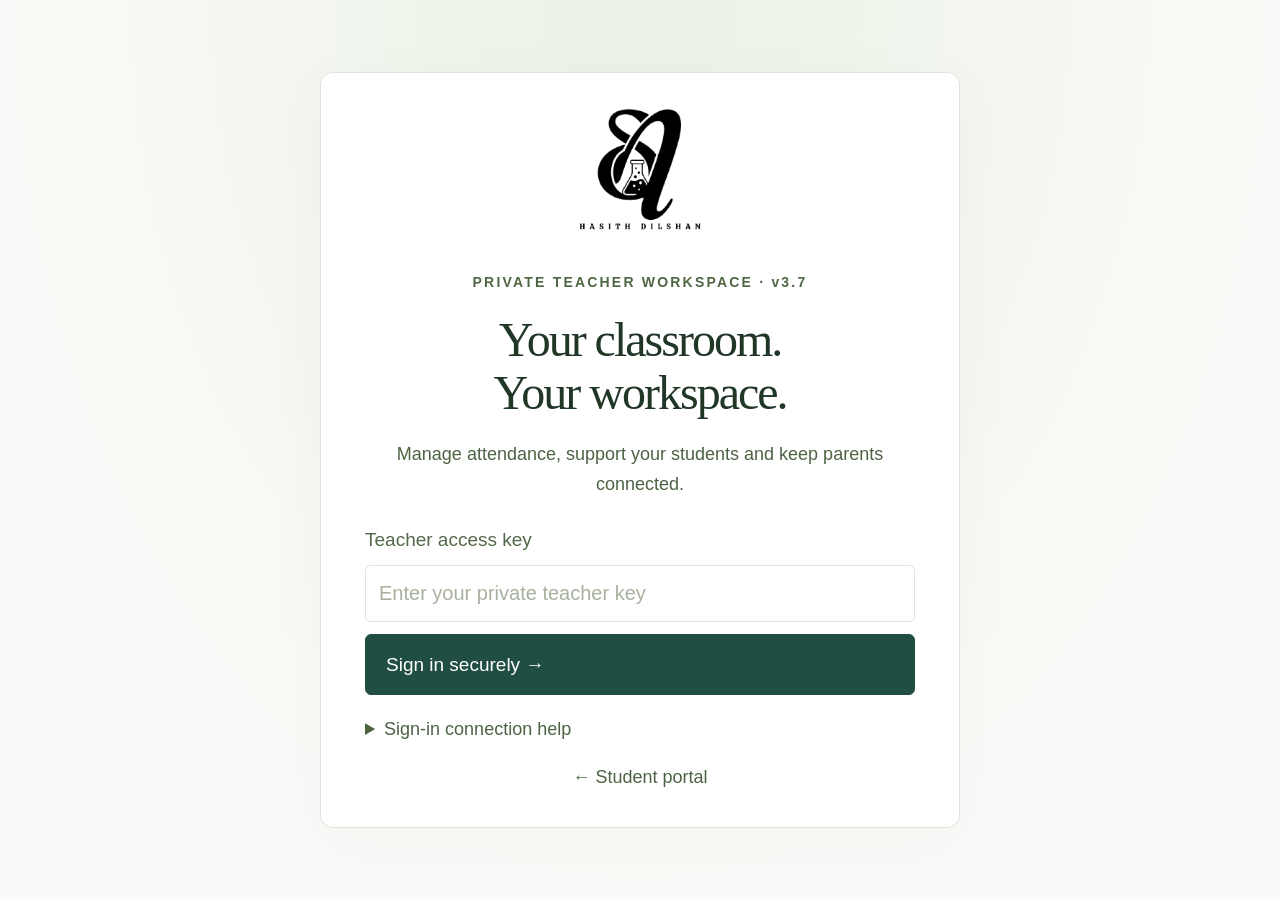
==== scan.html @ 84b141df "Add files via upload" ====
<!doctype html><html lang="en"><head><meta charset="utf-8"><meta name="viewport" content="width=device-width,initial-scale=1"><meta name="robots" content="noindex,nofollow"><title>Teacher Workspace | Hasith Dilshan</title><link rel="icon" type="image/png" href="[data-uri]"><link rel="shortcut icon" href="favicon.png?v=3.5"><style>:root{--ink:#182d2a;--muted:#72807c;--green:#214e42;--paper:#fafbf8;--line:#e2e7e0;--serif:Georgia,'Times New Roman',serif}*{box-sizing:border-box}html{scroll-behavior:smooth}body{margin:0;background:var(--paper);color:var(--ink);font:14px/1.65 Arial,sans-serif}button,input,select{font:inherit}button,a{-webkit-tap-highlight-color:transparent}button{cursor:pointer}a{color:inherit;text-decoration:none}h1,h2,h3,p{margin:0}button:focus-visible,a:focus-visible{outline:3px solid #9cbfa6;outline-offset:4px}input:focus,select:focus{outline:2px solid #b3ccb9;border-color:#718f78}button{color:inherit}button:disabled{opacity:.5}img{max-width:100%;object-fit:contain}[hidden]{display:none!important}.wrap{max-width:1190px;margin:0 auto;padding-left:32px;padding-right:32px}.site-header{height:104px;background:#fff;border-bottom:1px solid var(--line)}.header-inner{max-width:1254px;margin:auto;padding:0 32px;height:100%;display:flex;align-items:center;justify-content:space-between;gap:25px}.brand{display:flex;align-items:center;gap:12px;font-size:20px;font-weight:600;letter-spacing:-.4px}.brand img{width:70px;height:70px;background:#fff}.brand small{display:block;font-size:8px;letter-spacing:2.3px;font-weight:500;color:#859087;margin-top:2px}.header-inner nav{display:flex;align-items:center;gap:29px;font-size:12px;color:#617169}.button{display:inline-flex;align-items:center;justify-content:center;gap:14px;background:var(--green);border:1px solid var(--green);color:#fff;border-radius:6px;padding:14px 20px;font-size:12px;font-weight:500;min-height:44px;transition:background .2s}.button:hover{background:#163d31}.button span{font-size:18px}.button.compact{min-height:38px;padding:10px 15px;font-size:11px}.button.secondary{background:#fff;border-color:#d9e1d8;color:#5f7165}.button.secondary:hover{background:#f1f5ee}.button.wide{width:100%;justify-content:space-between;margin-top:12px}.hero{display:grid;grid-template-columns:1.1fr 1fr;gap:95px;padding-top:76px;padding-bottom:68px;align-items:center}.eyebrow{font-size:9px;letter-spacing:2.2px;font-weight:600;color:#758d7b;display:flex;align-items:center;gap:9px}.live-dot{width:6px;height:6px;background:#91aa80;border-radius:50%;box-shadow:0 0 0 4px #edf1e5}h1{font-family:var(--serif);font-size:68px;line-height:1.1;font-weight:400;letter-spacing:-2px}.hero h1{margin-top:27px}.hero h1 em{font-weight:400;color:#708964}.hero-description{color:#7a867e;font-size:13px;line-height:1.95;max-width:400px;margin-top:25px}.hero-note{display:flex;align-items:center;gap:9px;font-size:10px;color:#778c75;margin-top:25px}.note-icon{display:flex;align-items:center;justify-content:center;width:22px;height:22px;border-radius:50%;background:#eaf1e3;color:#8da17b;font-size:12px}.hero-bottom{display:flex;align-items:center;gap:17px;margin-top:35px;font-size:9px;color:#96a08f;letter-spacing:.4px}.divider{height:12px;border-left:1px solid #d8dfd1}.lookup-card{background:white;border:1px solid #e3e8df;border-radius:12px;padding:31px;box-shadow:0 14px 50px #26492b06;position:relative}.lookup-card:before{content:'';position:absolute;left:16px;right:16px;bottom:-8px;height:7px;border:1px solid #e4e9dd;border-top:0;border-radius:0 0 8px 8px;background:#f1f4eb;z-index:-1}.card-top{display:flex;align-items:center;justify-content:space-between;gap:10px}.tiny-label{font-size:8px;letter-spacing:1.3px;color:#9ca794;font-weight:600}.pill{display:inline-flex;align-items:center;background:#f1f5eb;border:1px solid #e6eddc;color:#8c9f7b;font-size:8px;border-radius:4px;padding:4px 7px;white-space:nowrap}.lookup-card h2{font-family:var(--serif);font-size:32px;font-weight:400;letter-spacing:-.6px;margin-top:25px}.lookup-card>p{font-size:11px;color:#8c968b;margin-top:5px}.lookup-card form{margin-top:25px}.lookup-card label{display:block;font-size:10px;color:#6d7c6d;font-weight:500;margin:17px 0 7px}input,select{min-height:43px;background:#fff;border:1px solid #dfe6da;border-radius:5px;padding:11px 13px;color:#66725f;font-size:12px}input::placeholder{color:#a8b19f}.lookup-card input,.lookup-card select{width:100%}.field-hint{font-size:9px;color:#a2ac96;margin:9px 0 5px}.lookup-foot{display:flex;align-items:center;gap:12px;border-top:1px solid #edf0e8;padding-top:19px;margin-top:23px;color:#8c9a84;font-size:9px;line-height:1.8}.lookup-foot small{font-size:8px;color:#9da994}.outline-icon{border:1px solid #dde6d4;width:26px;height:26px;border-radius:6px;display:flex;align-items:center;justify-content:center;font-size:18px;color:#92a37e}.error{padding:11px;background:#fff2ed;color:#ad6650;border-radius:5px;font-size:11px;margin-top:12px}.class-section{padding-top:21px;padding-bottom:65px}.section-intro{display:flex;align-items:flex-end;justify-content:space-between;gap:25px;margin-bottom:24px}.section-intro h2{font:28px/1.3 var(--serif);letter-spacing:-.5px;margin-top:10px}.section-intro>p{font-size:10px;color:#94a08c;margin-bottom:2px}.class-cards{display:grid;grid-template-columns:1fr 1fr;gap:21px}.class-card{display:flex;align-items:center;text-align:left;gap:22px;border:1px solid #e0e6d8;border-radius:8px;background:#fff;padding:24px 26px}.class-card:hover{border-color:#aab99d;background:#fcfdf9}.class-number{font:22px var(--serif);color:#a6b399;background:#f5f7ef;border:1px solid #e7ecdf;width:52px;height:55px;border-radius:7px;display:flex;align-items:center;justify-content:center}.class-card>div{flex:1}.class-card h3{font-size:15px;font-weight:500;color:#52634b;display:flex;justify-content:space-between}.class-card h3 span{color:#8e9c7c}.class-card p{font-size:10px;color:#929e86;margin:3px 0 12px}.class-card small{font-size:9px;color:#a1ad95}.class-card small span{padding:0 7px}.how-section{padding:48px 0 54px;background:#f1f4ed;border-top:1px solid #e6ebdf;border-bottom:1px solid #e3e8db}.how-section .eyebrow{font-size:8px}.how-section .section-intro h2{font-size:27px}.mini-label{font-size:8px;letter-spacing:1.5px;color:#a2af96}.steps{display:grid;grid-template-columns:repeat(3,1fr);gap:55px;margin-top:30px}.steps article>span{font:24px var(--serif);color:#a8b69b}.steps h3{font-size:12px;font-weight:500;color:#64785b;margin-top:13px}.steps p{font-size:11px;color:#8c9b82;line-height:1.9;margin-top:10px;max-width:280px}.footer{background:#fff;border-top:1px solid var(--line)}.footer>.wrap{display:flex;align-items:center;justify-content:space-between;gap:20px;padding-top:27px;padding-bottom:27px}.footer-brand{display:flex;align-items:center;gap:12px;font-size:13px;font-weight:500;color:#5e705b}.footer-brand small{display:block;font-size:8px;font-weight:400;color:#a4ae9b}.footer p,.footer-tag{font-size:8px;color:#a7b19d}.report-view{padding-top:30px;padding-bottom:40px}.report-nav{display:flex;align-items:center;justify-content:space-between;gap:15px;padding-bottom:30px}.report-nav>div{display:flex;gap:9px}.text-button{background:none;border:0;font-size:11px;color:#6e8864;padding:0}.report-heading{display:flex;align-items:center;justify-content:space-between;gap:25px;margin:10px 0 28px}.report-heading h1{font-size:36px;letter-spacing:-.8px;margin-top:12px}.report-subtitle{font-size:11px;color:#92a088;margin-top:9px}.index-label{font-size:9px;letter-spacing:1.2px;color:#829676;background:#f0f4e9;padding:8px 11px;border:1px solid #e1e9d6;border-radius:4px;white-space:nowrap}.report-summary{display:grid;grid-template-columns:1.1fr 1fr;gap:24px;margin-bottom:23px}.attendance-card{border:1px solid #dce6d3;background:#eef4e8;border-radius:9px;padding:24px 29px}.summary-top{display:flex;align-items:center;justify-content:space-between;gap:15px}.summary-top .tiny-label{color:#859c75}.percentage{font-family:var(--serif);font-size:65px;line-height:1.3;color:#527a46;margin-top:15px}.progress-track{height:5px;background:#e0ead6;border-radius:5px;margin-top:9px;overflow:hidden}.progress-track span{display:block;height:100%;background:#8ba67b;border-radius:5px}.attendance-card p{font-size:10px;color:#899d7c;margin-top:12px}.metric-group{display:grid;grid-template-rows:repeat(3,1fr);gap:12px}.metric{display:flex;align-items:center;gap:17px;background:white;border:1px solid var(--line);border-radius:8px;padding:17px 24px}.metric-icon{width:35px;height:35px;border-radius:9px;display:flex;align-items:center;justify-content:center;font-size:18px}.metric-icon.green{background:#edf6e9;color:#89a47a}.metric-icon.amber{background:#fcf1e3;color:#c3a47a}.metric-icon.gray{background:#f2f4f0;color:#a3ac9e}.metric>div{display:flex;align-items:center;justify-content:space-between;flex:1;gap:15px}.metric>div>span{font-size:11px;color:#92a08a}.metric strong{font-size:24px;font-weight:400;color:#7e9174}.report-columns{display:grid;grid-template-columns:1.7fr 1fr;gap:23px;margin-bottom:24px}.panel{background:white;border:1px solid var(--line);border-radius:9px;overflow:hidden}.panel-head{display:flex;justify-content:space-between;align-items:center;gap:20px;padding:24px}.panel-head h2{font-size:14px;font-weight:500;color:#61765a;letter-spacing:-.2px}.panel-head p{font-size:10px;color:#9aa78f;margin-top:5px}.chart-key{font-size:9px;color:#a1ad96;display:flex;align-items:center;gap:6px}.chart-key i{width:5px;height:5px;background:#9aae86;border-radius:2px}.chart{height:176px;display:flex;gap:17px;padding:0 28px 23px 24px;position:relative}.axis{display:flex;flex-direction:column;justify-content:space-between;width:27px;font-size:8px;color:#aab59f}.bars{display:flex;justify-content:space-around;gap:22px;flex:1;border-bottom:1px solid #eaf0e3;background:repeating-linear-gradient(to top,transparent 0,transparent calc(25% - 1px),#edf1e7 calc(25% - 1px),#edf1e7 25%)}.bar-item{height:100%;display:flex;flex-direction:column;justify-content:flex-end;align-items:center;flex:1;max-width:43px;position:relative}.bar-track{width:100%;height:100%;display:flex;align-items:flex-end;justify-content:center}.bar{background:#e5eddc;width:75%;position:relative;border-radius:4px 4px 0 0;min-height:1px}.bar.latest{background:#99ad85}.bar b{position:absolute;top:-21px;left:50%;transform:translateX(-50%);font-size:8px;font-weight:400;color:#92a580}.bar-item>span{position:absolute;bottom:-23px;font-size:9px;color:#9fac93}.chart-foot{font-size:9px;text-align:center;color:#a5b297;padding:21px 10px}.chart-empty{position:absolute;inset:0;display:flex;align-items:center;justify-content:center;color:#9dab91;font-size:11px;padding:24px;text-align:center}.milestone{padding:25px;text-align:center;background:#f5f7ef;border-color:#e4e9db}.milestone .eyebrow{justify-content:center;font-size:8px}.milestone-icon{color:#9dae86;font-size:26px;margin-top:15px}.milestone h2{font:23px var(--serif);color:#738a62;margin-top:9px}.countdown{display:flex;align-items:center;justify-content:center;gap:17px;margin:18px 0 12px}.countdown>div{display:flex;flex-direction:column}.countdown strong{font:34px var(--serif);color:#7f956e}.countdown span{font-size:7px;letter-spacing:1px;color:#b0bda3;margin-top:5px}.countdown .colon{font-size:24px;margin:0 0 13px;letter-spacing:0;color:#b5c1a8}.milestone>p:not(.eyebrow){font-size:9px;color:#a7b39b;line-height:1.9}.milestone .milestone-note{border-top:1px solid #e5eadb;padding-top:14px;margin-top:17px}.countdown .journey{font:25px/1.4 var(--serif);color:#8a9d79;display:block}.filters{display:flex;gap:8px;flex-wrap:wrap;justify-content:flex-end}.filters select{font-size:10px;min-height:34px;padding:8px}.filters .button{font-size:10px;min-height:34px;padding:8px 10px}.month-summary{background:#f7f9f2;border-top:1px solid #edf1e5;border-bottom:1px solid #edf1e5;font-size:10px;color:#93a181;padding:11px 24px}.table-scroll{overflow-x:auto}table{border-collapse:collapse;width:100%;text-align:left}th{font-size:9px;color:#a1ad95;font-weight:400;padding:13px 24px;border-bottom:1px solid #edf1e6}td{font-size:11px;color:#8c9b7f;padding:16px 24px;border-bottom:1px solid #edf1e6}tr:last-child td{border-bottom:0}.date-mark{color:#7c9070}.lesson-cell{color:#a4b093}.status{font-size:9px;display:inline-flex;align-items:center;gap:5px;border-radius:4px;padding:4px 7px;background:#f3f5ef;color:#a0ac94}.status i{width:4px;height:4px;background:currentColor;border-radius:50%}.status.P{background:#eff7e9;color:#85a572}.status.L{background:#fcf5e8;color:#b79d6d}.status.A{background:#fcf0ea;color:#c49a87}.history-bottom{display:flex;justify-content:space-between;gap:15px;padding:14px 24px;border-top:1px solid #edf1e6;color:#a7b29b;font-size:9px}.calculation-note{font-size:9px;color:#9eac91;line-height:1.9;margin:17px 0}.help-box{display:flex;align-items:center;justify-content:space-between;gap:25px;background:#f1f5eb;border:1px solid #e1e9d6;border-radius:7px;padding:22px 24px;margin-top:25px}.help-box h3{font-size:12px;font-weight:500;color:#859974}.help-box p{font-size:10px;color:#9eaf8d;margin-top:5px}.help-box>span{font-size:10px;color:#99aa88;white-space:nowrap}.empty{text-align:center;padding:35px 20px;color:#a0af92}.empty>span{font-size:30px}.empty h3{font-size:14px;font-weight:400;margin-top:9px}.empty p{font-size:11px;margin-top:7px}.toast{position:fixed;bottom:25px;left:50%;transform:translateX(-50%);background:#214e42;color:white;box-shadow:0 5px 25px #17382c22;padding:13px 24px;border-radius:7px;font-size:12px;z-index:20}.sr-only,.skip{position:absolute;width:1px;height:1px;padding:0;overflow:hidden;clip:rect(0,0,0,0)}.skip:focus{clip:auto;width:auto;height:auto;padding:12px;background:white;z-index:50}
/* Readable secondary copy on light surfaces. */.hero-description,.lookup-card>p,.field-hint,.lookup-foot,.section-intro>p,.steps p,.class-card p,.class-card small,.panel-head p,.chart-foot,.report-subtitle,.calculation-note,.help-box p,.history-bottom,.footer p,.footer-tag{color:#73806a}.lookup-foot small{color:#849078}.tiny-label,.eyebrow{color:#718566}.date-mark,td,.lesson-cell{color:#738469}th{color:#7d8d71}.month-summary,.metric>div>span,.attendance-card p,.milestone>p:not(.eyebrow){color:#7b8d6c}
@media(max-width:1000px){.hero{gap:40px;padding-top:55px}h1{font-size:56px}.card-top{flex-wrap:wrap}.lookup-card{padding:26px}.brand{font-size:18px}.header-inner nav{gap:20px}.steps{gap:35px}.report-columns{grid-template-columns:1.45fr 1fr}.report-heading h1{font-size:31px}.panel-head{padding:20px}.history-panel .panel-head{flex-wrap:wrap}.hero-bottom{gap:10px;font-size:8px}}
@media(max-width:700px){.wrap,.header-inner{padding-left:22px;padding-right:22px}.site-header{height:82px}.brand{gap:7px;font-size:16px}.brand img{width:52px;height:52px}.brand small{font-size:6px;letter-spacing:1.5px}.header-inner nav>a{display:none}.header-inner nav .button{font-size:9px;padding:8px 10px;gap:8px;min-height:34px}.hero{grid-template-columns:1fr;gap:35px;padding-top:40px;padding-bottom:45px}.hero .eyebrow{font-size:8px}.hero h1{font-size:56px;margin-top:22px;line-height:1.08}.hero-description{font-size:12px;max-width:420px;margin-top:21px}.hero-note{font-size:10px;margin-top:20px}.hero-bottom{margin-top:21px;font-size:8px}.lookup-card{padding:25px}.lookup-card h2{font-size:30px;margin-top:20px}.card-top{flex-wrap:nowrap}.tiny-label{font-size:7px}.pill{font-size:7px}.lookup-card>p{font-size:11px}.lookup-card label{font-size:11px}input,select{font-size:13px;min-height:45px}.field-hint{font-size:10px;line-height:1.7}.lookup-foot{font-size:10px}.lookup-foot small{font-size:9px}.section-intro{align-items:flex-start;gap:15px;flex-direction:column}.section-intro h2{font-size:26px;max-width:300px}.section-intro>p{font-size:11px}.class-section{padding-top:14px;padding-bottom:42px}.class-cards{grid-template-columns:1fr;gap:14px}.class-card{padding:20px;gap:17px}.class-number{width:45px;height:49px;font-size:20px}.class-card h3{font-size:15px}.class-card p{font-size:11px}.class-card small{font-size:9px}.how-section{padding:35px 0 38px}.steps{grid-template-columns:1fr;gap:27px;margin-top:25px}.steps article{position:relative;padding-left:45px}.steps article>span{position:absolute;left:0;top:0;font-size:23px}.steps h3{margin:0;font-size:13px}.steps p{max-width:100%;font-size:11px;margin-top:7px}.mini-label{display:none}.footer>.wrap{flex-wrap:wrap;gap:12px;padding-top:21px;padding-bottom:25px}.footer-brand{width:100%}.footer-brand img{width:47px;height:47px}.footer p,.footer-tag{font-size:8px}.footer-tag{display:none}.report-view{padding-top:24px}.report-nav{align-items:flex-start;gap:13px;flex-wrap:wrap;padding-bottom:15px}.report-nav>div{width:100%;gap:7px}.report-nav .button{font-size:9px;padding:9px 11px;flex:1;min-height:34px}.report-heading{margin:15px 0 22px;flex-wrap:wrap;gap:17px}.report-heading h1{font-size:29px;line-height:1.3}.report-subtitle{font-size:10px}.report-heading .eyebrow{font-size:8px}.index-label{font-size:8px;padding:6px 10px}.report-summary{grid-template-columns:1fr;gap:15px;margin-bottom:17px}.attendance-card{padding:23px}.percentage{font-size:61px;margin-top:13px}.attendance-card p{font-size:11px}.metric-group{grid-template-columns:repeat(3,1fr);grid-template-rows:auto;gap:9px}.metric{display:block;padding:15px 10px}.metric-icon{width:26px;height:26px;border-radius:6px;font-size:15px;margin-bottom:10px}.metric>div{display:block}.metric>div>span{font-size:9px;display:block}.metric strong{font-size:23px;display:block;margin-top:6px}.report-columns{grid-template-columns:1fr;gap:17px;margin-bottom:18px}.panel-head{padding:20px 17px;gap:12px}.panel-head h2{font-size:13px}.panel-head p{font-size:10px}.chart-key{font-size:8px;white-space:nowrap}.chart{height:177px;padding:0 22px 23px 18px;gap:13px}.bars{gap:15px}.chart-foot{font-size:9px}.milestone{padding:22px}.milestone-icon{display:none}.milestone h2{font-size:25px;margin-top:14px}.milestone .milestone-note{margin-top:13px;padding-top:11px}.countdown{margin-top:15px;gap:24px}.countdown strong{font-size:40px}.milestone>p:not(.eyebrow){font-size:10px}.filters{gap:6px;justify-content:flex-start;width:100%}.filters select{font-size:10px;flex:1;min-width:0}.filters .button{font-size:9px}.month-summary{padding:12px 17px;font-size:10px}.history-panel .panel-head{gap:15px}.table-scroll table{min-width:430px}th,td{padding:14px 17px}th{font-size:10px}td{font-size:11px}.status{font-size:10px}.history-bottom{padding:14px 17px;flex-wrap:wrap;gap:7px;font-size:9px}.calculation-note{font-size:9px;line-height:1.95}.help-box{padding:18px;flex-wrap:wrap;gap:10px}.help-box p{font-size:11px}.help-box>span{font-size:9px}.toast{min-width:240px;max-width:90%;font-size:11px;text-align:center}}
@media(prefers-reduced-motion:reduce){html{scroll-behavior:auto}*{transition:none!important}}
@media print{@page{size:A4;margin:15mm}.no-print,.site-header nav,.footer,#landing,.toast{display:none!important}body{background:white;color:#111;font-size:10px}.wrap{max-width:none;padding:0}.site-header{height:72px;border-bottom:1px solid #ddd}.header-inner{padding:0}.brand img{width:50px;height:50px}.brand{font-size:16px}.report-view{padding-top:15px}.report-heading{margin:0 0 18px}.report-heading h1{font-size:25px}.report-summary{gap:15px;grid-template-columns:1fr 1fr}.attendance-card{padding:15px;border-color:#ddd}.percentage{font-size:45px}.metric{padding:10px 15px}.metric strong{font-size:20px}.panel{box-shadow:none;border-color:#ddd}.report-columns{grid-template-columns:1.7fr 1fr;gap:15px}.panel-head{padding:15px}.chart{height:130px}.milestone{padding:15px}.milestone .eyebrow{font-size:7px}.milestone h2{font-size:20px}.milestone-icon,.milestone-note{display:none}.chart-foot{padding:10px}.filters{display:none}.history-panel .panel-head{padding:15px}.month-summary{padding:10px 15px}.table-scroll{overflow:visible}table{min-width:0!important}th,td{padding:9px 15px;font-size:10px}thead{display:table-header-group}tr{break-inside:avoid}.history-bottom{font-size:8px;padding:12px 15px}.attendance-card,.metric,.milestone,.bar,.status{-webkit-print-color-adjust:exact;print-color-adjust:exact}.calculation-note{font-size:8px}.status{font-size:9px}.report-subtitle{font-size:10px}}
/* v3.1 readable classroom type scale */
.header-inner .brand img{width:92px;height:84px}.brand{font-size:23px}.brand small{font-size:10px;letter-spacing:1.5px}.header-inner nav{font-size:15px}.hero-description{font-size:16px;line-height:1.9}.hero-note{font-size:13px}.hero-bottom{font-size:12px}.eyebrow{font-size:11px}.lookup-card>p{font-size:15px;color:#617158}.lookup-card label{font-size:15px}.lookup-card input,.lookup-card select{font-size:17px;min-height:49px}.field-hint{font-size:12px}.lookup-foot{font-size:12px}.lookup-foot small{font-size:11px}.tiny-label{font-size:10px}.pill{font-size:11px}.button{font-size:15px}.button.compact{font-size:14px}.section-intro>p{font-size:14px}.class-card h3{font-size:20px}.class-card p{font-size:14px}.class-card small{font-size:12px}.steps h3{font-size:17px}.steps p{font-size:14px}.footer-brand{font-size:17px}.footer-brand small{font-size:11px}.footer p,.footer-tag{font-size:11px}.footer-brand img{width:80px;height:70px}.report-subtitle{font-size:15px}.index-label{font-size:13px}.metric>div>span{font-size:14px}.metric strong{font-size:28px}.panel-head h2{font-size:19px}.panel-head p{font-size:13px}.chart-key,.chart-foot{font-size:12px}.axis,.bar-item>span,.bar b{font-size:11px}.attendance-card p{font-size:14px}.filters select,.filters .button{font-size:13px}.month-summary{font-size:14px}th{font-size:13px}td{font-size:15px}.status{font-size:12px}.history-bottom{font-size:12px}.calculation-note{font-size:12px}.help-box h3{font-size:17px}.help-box p{font-size:14px}.help-box>span{font-size:13px}.milestone>p:not(.eyebrow){font-size:12px}.report-nav .text-button{font-size:15px}
@media(max-width:1000px){.hero{gap:35px}.hero-description{font-size:15px}.hero-bottom{font-size:11px}}
@media(max-width:700px){.site-header{height:100px}.brand{font-size:18px}.header-inner .brand img{width:70px;height:75px}.brand small{font-size:8px}.header-inner nav .button{font-size:11px;padding:9px}.hero-description{font-size:16px}.hero-note{font-size:13px}.hero-bottom{font-size:10px}.lookup-card label,.lookup-card>p{font-size:15px}.lookup-foot{font-size:12px}.field-hint{font-size:12px}.tiny-label{font-size:9px}.pill{font-size:10px}.class-card small{font-size:12px}.class-card p{font-size:14px}.steps h3{font-size:17px}.steps p{font-size:14px}.report-nav .button{font-size:12px}.report-heading h1{font-size:30px}.metric>div>span{font-size:12px}.table-scroll table{min-width:550px}.report-heading .eyebrow{font-size:11px}.footer p,.footer-tag{font-size:10px}.report-subtitle{font-size:14px}}
/* v3.2 classroom large-text mode */
body{font-size:18px}.header-inner .brand img{width:130px;height:100px;object-fit:contain;margin:-10px -15px}.brand{font-size:25px}.brand small{font-size:12px}.hero-description{font-size:20px;color:#56684d}.hero-note{font-size:16px}.hero-bottom{font-size:14px}.eyebrow{font-size:14px}.lookup-card label,.lookup-card>p{font-size:18px;color:#49643b}.lookup-card input,.lookup-card select{font-size:20px;min-height:52px}.field-hint,.lookup-foot{font-size:15px}.lookup-foot small{font-size:13px}.tiny-label,.pill{font-size:12px}.button,.button.compact{font-size:17px;min-height:45px}.header-inner nav{font-size:18px}.class-card h3{font-size:24px}.class-card p{font-size:18px}.class-card small{font-size:15px}.section-intro>p{font-size:17px}.steps h3{font-size:21px}.steps p{font-size:17px}.report-heading h1{font-size:42px}.report-subtitle{font-size:18px}.index-label{font-size:16px}.metric>div>span{font-size:18px}.metric strong{font-size:33px}.panel-head h2{font-size:24px}.panel-head p{font-size:17px}.chart-key,.chart-foot{font-size:15px}.attendance-card p{font-size:17px}.filters select,.filters .button{font-size:16px}.month-summary{font-size:17px}th{font-size:17px}td{font-size:18px}.status{font-size:15px}.history-bottom,.calculation-note{font-size:15px}.help-box h3{font-size:21px}.help-box p{font-size:17px}.help-box>span{font-size:16px}.footer-brand img{width:105px;height:85px;object-fit:contain;margin:-10px}.footer p,.footer-tag,.footer-brand small{font-size:13px}
@media(max-width:1000px){.hero{gap:25px}.hero-description{font-size:18px}.hero-bottom{font-size:13px}.hero{grid-template-columns:1fr 1.1fr}}
@media(max-width:700px){.hero{grid-template-columns:1fr}.brand{font-size:19px}.brand small{font-size:9px}.header-inner .brand img{width:100px;height:90px;margin:-8px -12px}.header-inner nav .button{font-size:13px}.hero-description{font-size:18px}.hero .eyebrow{font-size:12px}.hero-note{font-size:16px}.hero-bottom{font-size:12px}.lookup-card label,.lookup-card>p{font-size:18px}.lookup-card input,.lookup-card select{font-size:20px}.field-hint,.lookup-foot{font-size:15px}.tiny-label,.pill{font-size:11px}.class-card p{font-size:17px}.class-card small{font-size:14px}.steps p{font-size:17px}.report-subtitle{font-size:17px}.metric>div>span{font-size:15px}.panel-head h2{font-size:21px}.panel-head p{font-size:16px}.history-bottom{font-size:13px}.table-scroll table{min-width:650px}.class-card small{line-height:1.8}}
</style><style>.login-screen{min-height:100vh;display:flex;justify-content:center;align-items:center;background:radial-gradient(ellipse at top,#eaf1e5,transparent 70%),#fafbf8;padding:30px}.login-card{background:white;border:1px solid #dde5d7;border-radius:13px;padding:35px 40px;max-width:470px;width:100%;text-align:center;box-shadow:0 15px 70px #20402508}.login-card img{margin-bottom:20px}.login-card .eyebrow{justify-content:center}.login-card h1{font-size:42px;margin:20px 0}.login-card>p:not(.eyebrow){font-size:12px;color:#788671}.login-card form{margin:25px 0 20px;text-align:left}.login-card label{font-size:11px;color:#73876a}.login-card input{display:block;width:100%;margin-top:9px}.login-card>a{font-size:11px;color:#7a8d6c}.login-card #loginError{color:#ba6b59;margin-bottom:15px}.teacher-sidebar{position:fixed;inset:0 auto 0 0;width:226px;border-right:1px solid #e2e8db;background:white;padding:28px 18px;display:flex;flex-direction:column}.teacher-sidebar .brand{font-size:20px;gap:8px}.teacher-sidebar .brand img{width:50px;height:54px}.teacher-sidebar .brand small{font-size:6px;letter-spacing:1.7px}.teacher-sidebar>.eyebrow{font-size:8px;margin:40px 11px 20px;color:#99a68d}.teacher-sidebar nav{display:flex;flex-direction:column;gap:8px}.teacher-sidebar nav button{background:none;border:0;text-align:left;border-radius:6px;padding:12px 14px;color:#84947a;font-size:12px}.teacher-sidebar nav button.selected{background:#eef4e8;color:#456a37;font-weight:600}.sidebar-end{margin-top:auto;border-top:1px solid #edf0e7;padding:20px 10px 0;display:flex;flex-direction:column;gap:15px}.sidebar-end a,.sidebar-end button{font-size:11px;color:#809771;text-align:left;background:none;border:0;padding:0}.sidebar-end p{font-size:9px;color:#9fac91}.teacher-main{margin-left:226px}.teacher-top{display:flex;align-items:center;justify-content:space-between;gap:20px;background:white;border-bottom:1px solid #e4e9de;padding:18px 32px;font-size:10px;color:#8c9b80}.teacher-top>div{display:flex;align-items:center;gap:10px}.private-badge{padding:4px 9px;background:#f2f6ec;border-radius:4px;font-size:8px;color:#86a174}.teacher-content{padding:32px;max-width:1500px;margin:0 auto}.teacher-title{display:flex;align-items:center;justify-content:space-between;gap:20px;margin-bottom:25px}.teacher-title h1{font-size:34px;letter-spacing:-.8px;margin-top:9px}.teacher-title p:not(.eyebrow){font-size:11px;color:#87967d;margin-top:8px}.teacher-title select{max-width:220px;font-size:11px}.stats-grid{display:grid;grid-template-columns:repeat(4,1fr);gap:17px;margin-bottom:24px}.stat-box{background:white;border:1px solid #e0e7d8;border-radius:8px;padding:21px}.stat-box>span{font-size:10px;color:#8a9c7c}.stat-box>b{font:38px var(--serif);color:#6c885b;display:block;margin:14px 0 7px}.stat-box p{font-size:9px;color:#9bab8e}.stat-box.warning{background:#fff9f0;border-color:#eee3cf}.stat-box.warning b{color:#af9063}.teacher-panel{background:white;border:1px solid #dfe6d7;border-radius:9px;overflow:hidden;margin-bottom:22px}.teacher-panel-head{display:flex;justify-content:space-between;align-items:center;gap:15px;padding:21px}.teacher-panel-head h2{font-size:14px;font-weight:500;color:#607952}.teacher-panel-head p{font-size:10px;color:#9aaa8c;margin-top:5px}.teacher-panel table{white-space:nowrap}.teacher-panel th{font-size:10px;background:#f8faf4}.teacher-panel td{font-size:11px}.table-wrap{overflow:auto}.teacher-toolbar{display:flex;gap:9px;flex-wrap:wrap;align-items:center;padding:0 21px 20px}.teacher-toolbar input{min-width:210px;flex:1;max-width:380px;font-size:11px}.teacher-toolbar select{font-size:11px}.teacher-toolbar button{font-size:10px}.teacher-panel button.inline,.inline{background:none;border:0;font-size:11px;color:#6a8a56;padding:2px}.inline.warn{color:#b78958}.teacher-empty{text-align:center;padding:45px 20px;color:#9cac8e;font-size:12px}.row-actions{display:flex;gap:13px;align-items:center}.tag{font-size:9px;background:#eff5e9;padding:4px 7px;border-radius:4px;color:#819c6a;display:inline-block}.tag.warn{background:#fff3e2;color:#b28d59}.tag.red{background:#fceee7;color:#bb8a72}.teacher-footer{display:flex;justify-content:space-between;font-size:9px;color:#a2b093;margin-top:27px}.register-bar{display:flex;gap:15px;align-items:center;flex-wrap:wrap;padding:20px;border:1px solid #e0e7d8;border-radius:9px;background:white;margin-bottom:20px}.register-bar select{flex:1;min-width:240px}.register-bar .button{font-size:10px;padding:10px 13px}.mark-controls{display:flex;gap:6px}.mark-controls button{border:1px solid #dce6d2;background:#fff;border-radius:4px;min-width:30px;height:29px;font-size:10px;color:#9aae8c}.mark-controls button.active{background:#eaf3e2;color:#6b8d55;border-color:#adc49a}.check-cell{width:20px;min-height:0;accent-color:#6a8f52}#notice{padding:12px 17px;background:#eef5e7;border:1px solid #d8e5cd;color:#6e8d58;border-radius:7px;font-size:12px;margin-bottom:20px}#notice.error{background:#fff0e9;color:#ae795f;border-color:#edd4c6}.action-line{display:flex;align-items:center;justify-content:space-between;gap:17px;padding:16px 21px;background:#f5f8ef;font-size:11px;color:#8ba075}.action-line>div{display:flex;gap:8px}.form-grid{display:grid;grid-template-columns:1fr 1fr;gap:15px}.field{display:block;font-size:11px;color:#849b72;margin-bottom:16px}.field input,.field select,.field textarea{display:block;width:100%;margin-top:7px}.field textarea{border:1px solid #dfe6d6;border-radius:5px;padding:10px;font:12px/1.7 Arial;color:#687d58}.form-actions{display:flex;justify-content:flex-end;gap:10px;border-top:1px solid #e6ecdf;margin-top:22px;padding-top:20px}.field.check{display:flex;align-items:center;gap:9px;font-size:11px}.field.check input{width:15px;min-height:0;margin:0;accent-color:#6b8f50}.teacher-notice{font-size:10px;padding:15px 20px;background:#f2f6eb;border:1px solid #e0e9d6;border-radius:7px;margin-bottom:20px;color:#899e74}.notes-grid{display:grid;grid-template-columns:1fr 1fr;gap:18px}.note-card{padding:23px;border:1px solid #e0e8d6;border-radius:8px;background:white}.note-card h3{font-size:14px;font-weight:500;margin:10px 0;color:#70885e}.note-card p{font-size:10px;color:#a3b090}.note-card>div{display:flex;gap:17px;margin-top:17px}.message-grid{display:grid;grid-template-columns:1.1fr 1fr;gap:22px}.message-composer{padding:25px}.template-buttons{display:flex;gap:7px;flex-wrap:wrap;margin:16px 0 22px}.template-buttons button{background:#f3f7ed;border:1px solid #e0e9d5;padding:7px 9px;border-radius:5px;font-size:10px;color:#8ba473}.message-target{padding:16px;background:#f0f6e8;border-radius:6px;margin-bottom:20px;font-size:11px;color:#899f70}.message-target strong{display:block;color:#6b8c54}.message-log{padding:0 21px}.message-entry{padding:17px 0;border-top:1px solid #e7ecdf}.message-entry strong{font-size:11px;font-weight:500;color:#829a6a}.message-entry p{font-size:10px;color:#9caa8b;margin-top:8px;white-space:pre-wrap}.message-entry small{font-size:9px;color:#abb899}.message-entry .tag{float:right}dialog{border:1px solid #dce6d1;border-radius:12px;padding:25px;width:540px;max-width:92vw;max-height:90vh;box-shadow:0 20px 80px #1c3e2826}dialog::backdrop{background:#17382555;backdrop-filter:blur(3px)}.dialog-heading{display:flex;justify-content:space-between;align-items:center;margin-bottom:23px}.dialog-heading h2{font-size:20px;font-family:var(--serif);font-weight:400;color:#688b50}.dialog-heading button{background:none;border:0;color:#9dad8d;font-size:25px}.message-composer textarea{width:100%;min-height:180px}.small-muted{font-size:10px;color:#9eaf88;margin-top:12px;line-height:1.8}.notes-grid a{font-size:11px;color:#6e8e56}#busyOverlay{position:fixed;inset:0;background:#ffffff80;z-index:200;display:flex;align-items:center;justify-content:center;color:#5b8046;font-size:13px;backdrop-filter:blur(2px)}
@media(max-width:1000px){.teacher-sidebar{width:185px;padding:25px 12px}.teacher-sidebar .brand{font-size:16px}.teacher-sidebar .brand small{font-size:5px}.teacher-main{margin-left:185px}.teacher-content{padding:25px}.teacher-title h1{font-size:28px}.stats-grid{grid-template-columns:repeat(2,1fr)}.teacher-top{padding:16px 25px}.message-grid{grid-template-columns:1fr}.private-badge{display:none}}
@media(max-width:700px){.teacher-sidebar{position:static;width:100%;padding:15px;border:0;border-bottom:1px solid #e1e8d7}.teacher-sidebar>.eyebrow,.sidebar-end{display:none}.teacher-sidebar .brand{font-size:19px}.teacher-sidebar nav{flex-direction:row;margin-top:12px;overflow-x:auto;gap:4px}.teacher-sidebar nav button{padding:10px 12px;font-size:10px;white-space:nowrap}.teacher-main{margin:0}.teacher-top{padding:13px 17px;gap:10px;font-size:8px}.teacher-top>div{gap:6px}.teacher-top .button{font-size:9px;padding:8px 10px;min-height:31px}.teacher-content{padding:25px 17px}.teacher-title{flex-wrap:wrap;gap:15px}.teacher-title h1{font-size:29px}.teacher-title select{width:100%;max-width:none}.teacher-title .eyebrow{font-size:8px}.stats-grid{gap:12px}.stat-box{padding:18px}.stat-box b{font-size:33px}.teacher-panel-head{padding:18px;flex-wrap:wrap}.teacher-panel-head h2{font-size:13px}.teacher-panel-head p{font-size:10px}.teacher-panel table{min-width:650px}.teacher-panel th,.teacher-panel td{padding:13px 17px}.teacher-toolbar{padding:0 18px 18px;gap:7px}.teacher-toolbar input{min-width:100%;max-width:none}.register-bar{padding:17px;gap:12px}.register-bar select{min-width:100%;font-size:11px}.action-line{flex-wrap:wrap;padding:15px 18px}.notes-grid{grid-template-columns:1fr}.message-composer{padding:20px}.form-grid{gap:12px}.teacher-footer{flex-wrap:wrap;gap:7px;font-size:8px}.login-card{padding:30px 24px}.login-card h1{font-size:36px}.login-card>p:not(.eyebrow){font-size:11px}}
/* v3.1: larger, higher contrast typography; non-blocking progress feedback. */
body{font-size:16px;color:#233a29}.login-card{max-width:580px;padding:36px 44px}.login-card img{width:130px;height:130px;margin-bottom:16px}.login-card h1{font-size:46px}.login-card .eyebrow{font-size:12px}.login-card>p:not(.eyebrow){font-size:16px;color:#5e6e56}.login-card label{font-size:16px;color:#536949}.login-card input{font-size:18px;min-height:52px}.login-card .button{font-size:16px;min-height:50px}.login-card>a{font-size:15px}.login-card #loginError{font-size:15px;line-height:1.7;text-align:left}.connection-help{text-align:left;font-size:14px;color:#64785a;margin:18px 0}.connection-help p{margin:12px 0}.connection-help button{font-size:14px;padding:9px 12px;background:#f0f5eb;border:1px solid #cedbc5;border-radius:6px;color:#48633c}.teacher-sidebar{width:245px}.teacher-sidebar .brand img{width:76px;height:76px}.teacher-sidebar .brand{font-size:21px}.teacher-sidebar .brand small{font-size:9px;letter-spacing:1px}.teacher-sidebar nav button{font-size:15px;padding:13px 12px}.teacher-sidebar>.eyebrow{font-size:11px;margin-top:28px}.teacher-main{margin-left:245px}.sidebar-end a,.sidebar-end button{font-size:14px}.sidebar-end p{font-size:12px;color:#728667}.teacher-top{font-size:13px}.teacher-top .button{font-size:14px}.teacher-title h1{font-size:38px}.teacher-title p:not(.eyebrow){font-size:15px;color:#64775a}.teacher-title select{font-size:16px;min-height:47px}.teacher-title .eyebrow{font-size:11px}.teacher-panel-head h2{font-size:19px;color:#425f34}.teacher-panel-head p{font-size:14px;color:#6e825f}.teacher-panel th{font-size:14px;color:#647e55}.teacher-panel td{font-size:15px;color:#526d44}.teacher-panel button.inline,.inline{font-size:14px}.tag{font-size:12px}.teacher-toolbar input,.teacher-toolbar select{font-size:15px}.teacher-toolbar button{font-size:13px}.stat-box>span{font-size:14px;color:#687f59}.stat-box p{font-size:13px;color:#738868}.stat-box>b{font-size:43px}.teacher-notice{font-size:14px;color:#637a53}.register-bar select,.register-bar .button{font-size:14px}.action-line{font-size:14px}.mark-controls button{min-width:38px;height:36px;font-size:14px}.field{font-size:15px;color:#5f7950}.field input,.field select,.field textarea{font-size:16px;min-height:45px}.field.check{font-size:14px}.field.check input{min-height:0}.small-muted{font-size:13px;color:#71865f}.message-target{font-size:15px}.template-buttons button{font-size:13px}.message-entry strong{font-size:14px}.message-entry p{font-size:14px;color:#657d52}.message-entry small{font-size:12px}.note-card h3{font-size:19px}.note-card p,.notes-grid a{font-size:14px}.teacher-footer{font-size:12px}dialog{width:620px}.dialog-heading h2{font-size:26px}.check-cell{width:20px;height:20px}#notice{font-size:15px}#busyOverlay{inset:auto 20px 20px auto;max-width:min(480px,90vw);background:#264a35;color:white;border:1px solid #587753;padding:15px 22px;border-radius:9px;box-shadow:0 5px 25px #25432622;backdrop-filter:none;pointer-events:none;font-size:15px;z-index:200}.teacher-empty{font-size:15px}.button{font-size:15px}.button.compact{font-size:14px}
@media(max-width:1000px){.teacher-sidebar{width:210px}.teacher-sidebar .brand{font-size:18px}.teacher-sidebar .brand img{width:62px;height:62px}.teacher-sidebar nav button{font-size:14px}.teacher-main{margin-left:210px}.teacher-title h1{font-size:32px}}
@media(max-width:700px){.teacher-sidebar{width:100%}.teacher-main{margin:0}.teacher-sidebar nav button{font-size:13px;padding:10px}.teacher-title h1{font-size:31px}.teacher-top{font-size:11px}.teacher-top .button{font-size:12px}.login-card{padding:29px 24px}.login-card img{width:120px;height:120px}.login-card h1{font-size:39px}.login-card>p:not(.eyebrow){font-size:15px}.login-card label{font-size:15px}.teacher-panel table{min-width:760px}.teacher-toolbar input{font-size:16px}.teacher-title select{max-width:none}.stat-box{padding:17px}.stat-box>span{font-size:13px}.stat-box p{font-size:12px}.teacher-panel-head h2{font-size:18px}.teacher-panel-head p{font-size:13px}.teacher-notice{font-size:13px}.teacher-footer{font-size:11px}}
/* v3.2: large print, original embedded PNG branding. */
body{font-size:18px;color:#203627}.login-card{max-width:640px;padding:24px 44px 34px}.login-card img{width:200px;height:180px;object-fit:contain;margin:-6px auto 0;display:block}.login-card h1{font-size:48px}.login-card .eyebrow{font-size:14px;color:#506746}.login-card>p:not(.eyebrow),.login-card>a,.connection-help{font-size:18px;color:#4d6344}.login-card label{font-size:19px}.login-card input{font-size:20px;min-height:56px}.login-card .button{font-size:19px;min-height:54px}.teacher-sidebar .brand img{width:100px;height:100px;object-fit:contain;margin:-10px}.teacher-sidebar .brand{font-size:22px}.teacher-sidebar .brand small{font-size:11px}.teacher-sidebar nav button{font-size:18px}.teacher-title h1{font-size:42px}.teacher-title .eyebrow{font-size:14px}.teacher-title p:not(.eyebrow){font-size:18px;color:#536b46}.teacher-title select{font-size:18px}.teacher-top,.teacher-footer{font-size:15px}.button,.button.compact,.teacher-top .button{font-size:17px;min-height:44px}.teacher-panel-head h2{font-size:23px}.teacher-panel-head p{font-size:17px;color:#566f48}.teacher-panel th{font-size:17px;color:#48623b}.teacher-panel td{font-size:18px;color:#38552c}.teacher-panel button.inline,.inline{font-size:17px}.tag{font-size:15px}.teacher-toolbar input,.teacher-toolbar select,.register-bar select,.register-bar .button{font-size:18px;min-height:46px}.teacher-toolbar button{font-size:16px}.stat-box>span{font-size:18px}.stat-box p{font-size:16px;color:#5f7750}.stat-box>b{font-size:48px}.teacher-notice{font-size:17px;color:#4e6b3d}.action-line{font-size:17px}.mark-controls button{width:43px;height:42px;font-size:17px}.field{font-size:18px;color:#4d6b3b}.field input,.field select,.field textarea{font-size:18px;min-height:48px}.field.check{font-size:17px}.field.check input{min-height:0}.small-muted,.message-entry p,.message-entry strong,.message-target{font-size:17px;color:#546f42}.message-entry small{font-size:14px}.template-buttons button{font-size:16px}.note-card h3{font-size:22px}.note-card p,.notes-grid a{font-size:17px}.dialog-heading h2{font-size:30px}.sidebar-end a,.sidebar-end button{font-size:16px}.sidebar-end p{font-size:14px}.teacher-empty,#notice{font-size:18px}dialog{width:720px}
@media(max-width:700px){.login-card{padding:20px 23px 27px}.login-card img{width:180px;height:160px}.login-card h1{font-size:39px}.login-card>p:not(.eyebrow),.login-card>a{font-size:17px}.login-card .eyebrow{font-size:12px}.teacher-sidebar nav button{font-size:16px}.teacher-title h1{font-size:34px}.teacher-title p:not(.eyebrow){font-size:17px}.teacher-top{font-size:12px}.teacher-top .button{font-size:14px}.teacher-panel th{font-size:16px}.teacher-panel td{font-size:17px}.teacher-panel table{min-width:850px}.stat-box>span{font-size:16px}.stat-box p{font-size:14px}.teacher-title select{font-size:18px}.teacher-toolbar input{font-size:18px}.teacher-panel-head p{font-size:16px}.teacher-notice{font-size:16px}}
</style><style id="large-print-v32">/* v3.7: large print, original embedded PNG branding. */
body{font-size:18px;color:#203627}.login-card{max-width:640px;padding:24px 44px 34px}.login-card img{width:200px;height:180px;object-fit:contain;margin:-6px auto 0;display:block}.login-card h1{font-size:48px}.login-card .eyebrow{font-size:14px;color:#506746}.login-card>p:not(.eyebrow),.login-card>a,.connection-help{font-size:18px;color:#4d6344}.login-card label{font-size:19px}.login-card input{font-size:20px;min-height:56px}.login-card .button{font-size:19px;min-height:54px}.teacher-sidebar .brand img{width:100px;height:100px;object-fit:contain;margin:-10px}.teacher-sidebar .brand{font-size:22px}.teacher-sidebar .brand small{font-size:11px}.teacher-sidebar nav button{font-size:18px}.teacher-title h1{font-size:42px}.teacher-title .eyebrow{font-size:14px}.teacher-title p:not(.eyebrow){font-size:18px;color:#536b46}.teacher-title select{font-size:18px}.teacher-top,.teacher-footer{font-size:15px}.button,.button.compact,.teacher-top .button{font-size:17px;min-height:44px}.teacher-panel-head h2{font-size:23px}.teacher-panel-head p{font-size:17px;color:#566f48}.teacher-panel th{font-size:17px;color:#48623b}.teacher-panel td{font-size:18px;color:#38552c}.teacher-panel button.inline,.inline{font-size:17px}.tag{font-size:15px}.teacher-toolbar input,.teacher-toolbar select,.register-bar select,.register-bar .button{font-size:18px;min-height:46px}.teacher-toolbar button{font-size:16px}.stat-box>span{font-size:18px}.stat-box p{font-size:16px;color:#5f7750}.stat-box>b{font-size:48px}.teacher-notice{font-size:17px;color:#4e6b3d}.action-line{font-size:17px}.mark-controls button{width:43px;height:42px;font-size:17px}.field{font-size:18px;color:#4d6b3b}.field input,.field select,.field textarea{font-size:18px;min-height:48px}.field.check{font-size:17px}.field.check input{min-height:0}.small-muted,.message-entry p,.message-entry strong,.message-target{font-size:17px;color:#546f42}.message-entry small{font-size:14px}.template-buttons button{font-size:16px}.note-card h3{font-size:22px}.note-card p,.notes-grid a{font-size:17px}.dialog-heading h2{font-size:30px}.sidebar-end a,.sidebar-end button{font-size:16px}.sidebar-end p{font-size:14px}.teacher-empty,#notice{font-size:18px}dialog{width:720px}
@media(max-width:700px){.login-card{padding:20px 23px 27px}.login-card img{width:180px;height:160px}.login-card h1{font-size:39px}.login-card>p:not(.eyebrow),.login-card>a{font-size:17px}.login-card .eyebrow{font-size:12px}.teacher-sidebar nav button{font-size:16px}.teacher-title h1{font-size:34px}.teacher-title p:not(.eyebrow){font-size:17px}.teacher-top{font-size:12px}.teacher-top .button{font-size:14px}.teacher-panel th{font-size:16px}.teacher-panel td{font-size:17px}.teacher-panel table{min-width:850px}.stat-box>span{font-size:16px}.stat-box p{font-size:14px}.teacher-title select{font-size:18px}.teacher-toolbar input{font-size:18px}.teacher-panel-head p{font-size:16px}.teacher-notice{font-size:16px}}
</style><style>.fee-panel{margin:24px 0}.fee-panel .panel-head{gap:18px;flex-wrap:wrap}.fee-panel select{font:inherit;padding:9px 14px;border:1px solid #dce5df;border-radius:10px;background:#fff;color:#193e39}.fee-chart{padding:0 26px 26px}.fees-summary{display:flex;gap:18px;align-items:center;flex-wrap:wrap;margin:8px 0 24px}.fees-summary strong{font-size:28px;color:#1d6656}.fees-summary span,.fee-caption{font-size:15px;color:#617369}.fee-months{display:grid;grid-template-columns:repeat(6,minmax(0,1fr));gap:12px}.fee-month{display:flex;flex-direction:column;align-items:center;justify-content:center;min-height:112px;border-radius:16px;background:#f1f3f2;color:#65766e;border:1px solid #e1e7e3;gap:5px;text-align:center;padding:10px 4px}.fee-month span{font-size:15px;font-weight:700}.fee-month b{font-size:25px}.fee-month small{font-size:13px}.fee-month.paid{background:#e0f2e8;color:#206a4d;border-color:#badfc9}.fee-month.unpaid{background:#ffebe6;color:#a84530;border-color:#f4c3b6}.fee-month.waived{background:#e8f0fc;color:#335d96;border-color:#c4d5ef}.fee-month.before,.fee-month.future{background:#fafbf9;color:#849087;border-style:dashed}.fee-caption{line-height:1.7;margin:18px 0 0}.fee-ring{width:150px;height:150px;flex:none;border-radius:50%;display:grid;place-items:center;background:conic-gradient(#2f8664 var(--paid),#f1d5c9 0)}.fee-ring>div{background:#fff;border-radius:50%;width:112px;height:112px;display:flex;flex-direction:column;align-items:center;justify-content:center}.fee-ring strong{font-size:29px;color:#1a5141}.fee-ring span{font-size:12px;color:#64766b}.fee-overview{display:flex;align-items:center;gap:28px;padding:24px;flex-wrap:wrap}.fee-overview h2{margin:0 0 10px}.fee-overview p{color:#64766b;line-height:1.6}.fee-select{padding:9px 12px;border:1px solid #cbd9ce;border-radius:9px;font:inherit;background:#fff;min-width:150px}.qr-grid{display:grid;grid-template-columns:repeat(auto-fit,minmax(230px,1fr));gap:18px;padding:24px}.qr-card{border:1px solid #dfe8df;border-radius:16px;padding:24px;text-align:center;background:#fff}.qr-card svg{width:180px;max-width:100%;height:auto}.qr-card h3{font-size:18px;margin:8px 0;overflow-wrap:anywhere}.qr-card p{font-size:16px;color:#62776b}.qr-card button{margin-top:10px}.qr-large{display:block;width:260px;max-width:100%;margin:0 auto 18px}.qr-hint{color:#617369;font-size:15px;line-height:1.7}.fee-save-note{padding:16px 24px;color:#617369;font-size:15px}@media(max-width:700px){.fee-months{grid-template-columns:repeat(3,minmax(0,1fr));gap:9px}.fee-chart{padding:0 17px 20px}.fees-summary{gap:8px}.fees-summary span{font-size:14px}.fee-overview{gap:18px}.qr-grid{padding:17px}.fee-month{min-height:102px}}@media print{.fee-month{-webkit-print-color-adjust:exact;print-color-adjust:exact}.fee-panel{break-inside:avoid}.fee-panel .no-print{display:none}}
</style><style> .scan-panel{padding-bottom:24px}.scan-controls{display:flex;gap:12px;padding:18px 24px}.scan-camera{position:relative;margin:0 24px;max-width:720px;background:#102621;border-radius:18px;overflow:hidden;aspect-ratio:4/3}.scan-camera video{width:100%;height:100%;object-fit:contain}.scan-camera>span{position:absolute;bottom:12px;left:12px;color:white;background:#173f39c9;padding:7px 12px;border-radius:9px;font-size:15px;pointer-events:none}.scan-panel>.qr-hint,.scan-result,.scan-entry,.scan-panel>#retryScan{margin:18px 24px}.scan-result{border:1px solid #d3dfd5;border-radius:12px;padding:18px;background:#f1f5ee;font-size:19px;line-height:1.6;overflow-wrap:anywhere}.scan-result.saved{background:#e1f2e8;color:#205d43}.scan-result.failed{background:#ffebe6;color:#9e3927}.scan-entry{display:flex;gap:12px;align-items:end;flex-wrap:wrap}.scan-entry .field{flex:1;min-width:230px}.scan-panel #retryScan[hidden]{display:none}@media(max-width:700px){.scan-controls{padding:16px}.scan-camera{margin:0 16px}.scan-result,.scan-entry,.scan-panel>.qr-hint{margin:16px;font-size:17px}.scan-entry .field{min-width:100%}}
</style><script src="connection.js"></script><script>window.ATTENDANCE_SCAN_PAGE=true;</script></head><body>
<section id="login" class="login-screen"><div class="login-card"><img src="[data-uri]" width="90" height="90" alt="Hasith Dilshan"><p class="eyebrow">PRIVATE TEACHER WORKSPACE · v3.7</p><h1>Your classroom.<br>Your workspace.</h1><p>Manage attendance, support your students and keep parents connected.</p><form id="loginForm"><label>Teacher access key<input id="teacherKey" type="password" autocomplete="off" required placeholder="Enter your private teacher key"></label><button class="button wide">Sign in securely →</button></form><p id="loginError" role="alert"></p><details class="connection-help"><summary>Sign-in connection help</summary><p>Deploy the latest Code.gs as a New version, execute as Me, and allow Anyone. Keep the same /exec URL in connection.js. After uploading these files, press Ctrl+F5.</p><button type="button" id="connectionCheck">Check server connection</button><p id="connectionStatus" role="status"></p></details><a href="https://hasith220.github.io/attendence2026ol/">← Student portal</a></div></section>
<section id="workspace" hidden><aside class="teacher-sidebar"><a class="brand" href="https://hasith220.github.io/attendence2026ol/teacher.html"><img src="[data-uri]" width="55" height="55" alt=""><span>Hasith Sir<small>TEACHER WORKSPACE</small></span></a><p class="eyebrow">YOUR CLASSROOM</p><nav id="teacherNav"><button data-tab="overview" class="selected">Overview</button><button data-tab="scan">Scan attendance</button><button data-tab="register">Class register</button><button data-tab="students">Student directory</button><button data-tab="fees">Class fees</button><button data-tab="qr">QR cards</button><button data-tab="notes">Notes & resources</button><button data-tab="messages">Parent messages</button></nav><div class="sidebar-end"><a href="https://hasith220.github.io/attendence2026ol/" target="_blank">Open student portal ↗</a><button id="signOut">Sign out</button><p>Changes stay in Google Sheets.<br>Publish to update the student portal.</p></div></aside><main class="teacher-main"><header class="teacher-top"><span id="breadcrumb">Workspace / Overview</span><div><span class="private-badge">Private workspace</span><button class="button secondary compact" id="reload">Refresh</button><button class="button compact" id="publish">Publish website ↗</button></div></header><div class="teacher-content"><div id="notice" role="status" hidden></div><div class="teacher-title"><div><p class="eyebrow">HASITH DILSHAN · SCIENCE</p><h1 id="pageTitle">Your classroom, at a glance.</h1><p id="pageDescription">A clear view of every student's progress.</p></div><select id="batch" aria-label="Choose class"><option value="ol2026">O/L 2026 · Science</option><option value="grade10">Grade 10 · Science</option><option value="grade9">Grade 9 · Science</option><option value="grade8">Grade 8 · Science</option><option value="grade7">Grade 7 · Science</option><option value="grade6">Grade 6 · Science</option></select></div><div id="screen"></div><footer class="teacher-footer">Hasith Sir · Teacher Workspace <span id="syncTime"></span></footer></div></main></section>
<dialog id="dialog"><form method="dialog" class="dialog-heading"><h2 id="dialogTitle"></h2><button aria-label="Close dialog">×</button></form><div id="dialogBody"></div></dialog>
<script src="vendor/qrcodegen.js?v=3.7"></script>
<script src="fees.js?v=3.7"></script>
<script src="qr.js?v=3.7"></script>
<script src="vendor/jsQR.js?v=3.7"></script>
<script src="scanner.js?v=3.7"></script>
<script src="teacher.js?v=3.7"></script>
</body></html>
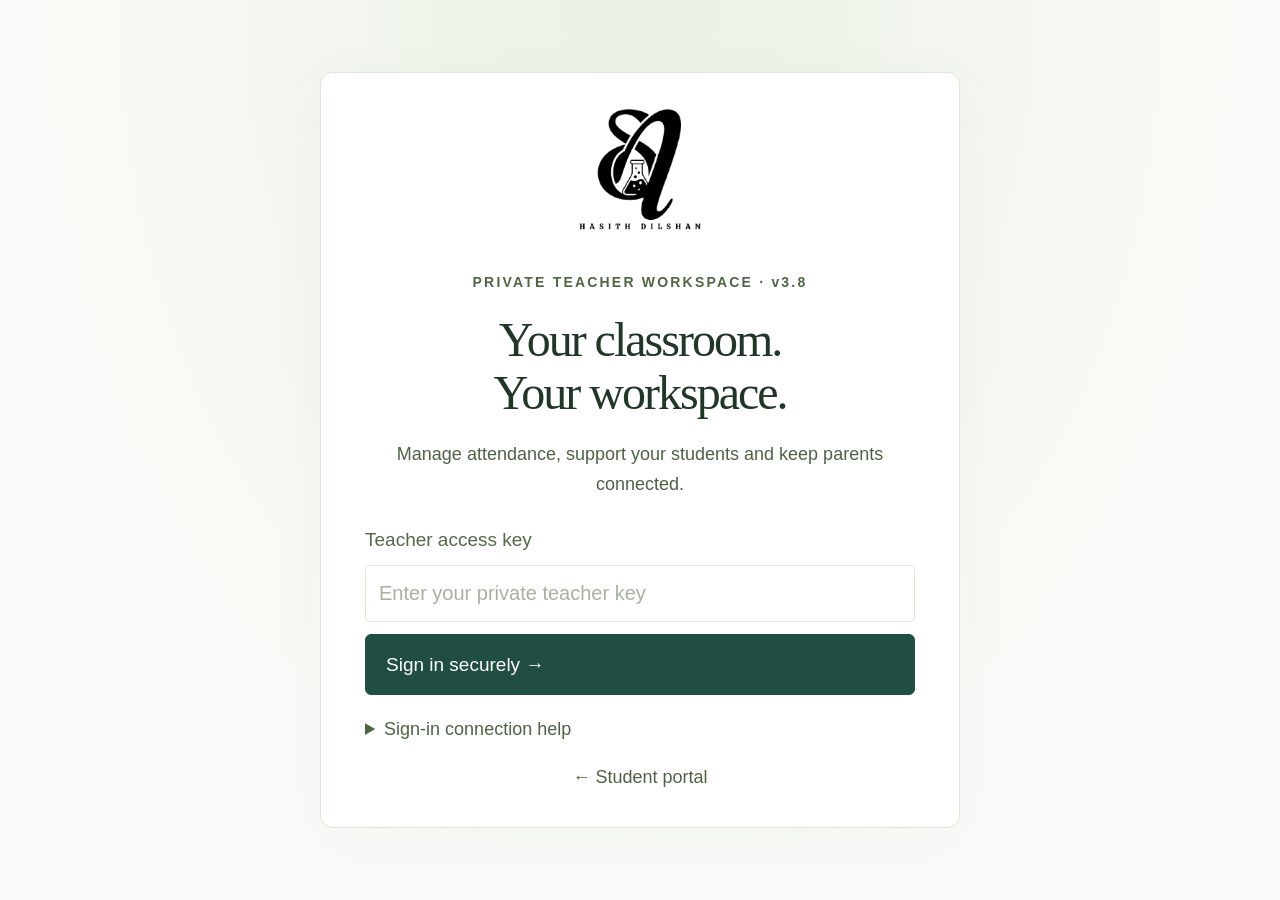
==== commit f8393c81: "Add files via upload" ====
--- a/scan.html
+++ b/scan.html
@@ -22,19 +22,11067 @@
 /* v3.2: large print, original embedded PNG branding. */
 body{font-size:18px;color:#203627}.login-card{max-width:640px;padding:24px 44px 34px}.login-card img{width:200px;height:180px;object-fit:contain;margin:-6px auto 0;display:block}.login-card h1{font-size:48px}.login-card .eyebrow{font-size:14px;color:#506746}.login-card>p:not(.eyebrow),.login-card>a,.connection-help{font-size:18px;color:#4d6344}.login-card label{font-size:19px}.login-card input{font-size:20px;min-height:56px}.login-card .button{font-size:19px;min-height:54px}.teacher-sidebar .brand img{width:100px;height:100px;object-fit:contain;margin:-10px}.teacher-sidebar .brand{font-size:22px}.teacher-sidebar .brand small{font-size:11px}.teacher-sidebar nav button{font-size:18px}.teacher-title h1{font-size:42px}.teacher-title .eyebrow{font-size:14px}.teacher-title p:not(.eyebrow){font-size:18px;color:#536b46}.teacher-title select{font-size:18px}.teacher-top,.teacher-footer{font-size:15px}.button,.button.compact,.teacher-top .button{font-size:17px;min-height:44px}.teacher-panel-head h2{font-size:23px}.teacher-panel-head p{font-size:17px;color:#566f48}.teacher-panel th{font-size:17px;color:#48623b}.teacher-panel td{font-size:18px;color:#38552c}.teacher-panel button.inline,.inline{font-size:17px}.tag{font-size:15px}.teacher-toolbar input,.teacher-toolbar select,.register-bar select,.register-bar .button{font-size:18px;min-height:46px}.teacher-toolbar button{font-size:16px}.stat-box>span{font-size:18px}.stat-box p{font-size:16px;color:#5f7750}.stat-box>b{font-size:48px}.teacher-notice{font-size:17px;color:#4e6b3d}.action-line{font-size:17px}.mark-controls button{width:43px;height:42px;font-size:17px}.field{font-size:18px;color:#4d6b3b}.field input,.field select,.field textarea{font-size:18px;min-height:48px}.field.check{font-size:17px}.field.check input{min-height:0}.small-muted,.message-entry p,.message-entry strong,.message-target{font-size:17px;color:#546f42}.message-entry small{font-size:14px}.template-buttons button{font-size:16px}.note-card h3{font-size:22px}.note-card p,.notes-grid a{font-size:17px}.dialog-heading h2{font-size:30px}.sidebar-end a,.sidebar-end button{font-size:16px}.sidebar-end p{font-size:14px}.teacher-empty,#notice{font-size:18px}dialog{width:720px}
 @media(max-width:700px){.login-card{padding:20px 23px 27px}.login-card img{width:180px;height:160px}.login-card h1{font-size:39px}.login-card>p:not(.eyebrow),.login-card>a{font-size:17px}.login-card .eyebrow{font-size:12px}.teacher-sidebar nav button{font-size:16px}.teacher-title h1{font-size:34px}.teacher-title p:not(.eyebrow){font-size:17px}.teacher-top{font-size:12px}.teacher-top .button{font-size:14px}.teacher-panel th{font-size:16px}.teacher-panel td{font-size:17px}.teacher-panel table{min-width:850px}.stat-box>span{font-size:16px}.stat-box p{font-size:14px}.teacher-title select{font-size:18px}.teacher-toolbar input{font-size:18px}.teacher-panel-head p{font-size:16px}.teacher-notice{font-size:16px}}
-</style><style id="large-print-v32">/* v3.7: large print, original embedded PNG branding. */
+</style><style id="large-print-v32">/* v3.8: large print, original embedded PNG branding. */
 body{font-size:18px;color:#203627}.login-card{max-width:640px;padding:24px 44px 34px}.login-card img{width:200px;height:180px;object-fit:contain;margin:-6px auto 0;display:block}.login-card h1{font-size:48px}.login-card .eyebrow{font-size:14px;color:#506746}.login-card>p:not(.eyebrow),.login-card>a,.connection-help{font-size:18px;color:#4d6344}.login-card label{font-size:19px}.login-card input{font-size:20px;min-height:56px}.login-card .button{font-size:19px;min-height:54px}.teacher-sidebar .brand img{width:100px;height:100px;object-fit:contain;margin:-10px}.teacher-sidebar .brand{font-size:22px}.teacher-sidebar .brand small{font-size:11px}.teacher-sidebar nav button{font-size:18px}.teacher-title h1{font-size:42px}.teacher-title .eyebrow{font-size:14px}.teacher-title p:not(.eyebrow){font-size:18px;color:#536b46}.teacher-title select{font-size:18px}.teacher-top,.teacher-footer{font-size:15px}.button,.button.compact,.teacher-top .button{font-size:17px;min-height:44px}.teacher-panel-head h2{font-size:23px}.teacher-panel-head p{font-size:17px;color:#566f48}.teacher-panel th{font-size:17px;color:#48623b}.teacher-panel td{font-size:18px;color:#38552c}.teacher-panel button.inline,.inline{font-size:17px}.tag{font-size:15px}.teacher-toolbar input,.teacher-toolbar select,.register-bar select,.register-bar .button{font-size:18px;min-height:46px}.teacher-toolbar button{font-size:16px}.stat-box>span{font-size:18px}.stat-box p{font-size:16px;color:#5f7750}.stat-box>b{font-size:48px}.teacher-notice{font-size:17px;color:#4e6b3d}.action-line{font-size:17px}.mark-controls button{width:43px;height:42px;font-size:17px}.field{font-size:18px;color:#4d6b3b}.field input,.field select,.field textarea{font-size:18px;min-height:48px}.field.check{font-size:17px}.field.check input{min-height:0}.small-muted,.message-entry p,.message-entry strong,.message-target{font-size:17px;color:#546f42}.message-entry small{font-size:14px}.template-buttons button{font-size:16px}.note-card h3{font-size:22px}.note-card p,.notes-grid a{font-size:17px}.dialog-heading h2{font-size:30px}.sidebar-end a,.sidebar-end button{font-size:16px}.sidebar-end p{font-size:14px}.teacher-empty,#notice{font-size:18px}dialog{width:720px}
 @media(max-width:700px){.login-card{padding:20px 23px 27px}.login-card img{width:180px;height:160px}.login-card h1{font-size:39px}.login-card>p:not(.eyebrow),.login-card>a{font-size:17px}.login-card .eyebrow{font-size:12px}.teacher-sidebar nav button{font-size:16px}.teacher-title h1{font-size:34px}.teacher-title p:not(.eyebrow){font-size:17px}.teacher-top{font-size:12px}.teacher-top .button{font-size:14px}.teacher-panel th{font-size:16px}.teacher-panel td{font-size:17px}.teacher-panel table{min-width:850px}.stat-box>span{font-size:16px}.stat-box p{font-size:14px}.teacher-title select{font-size:18px}.teacher-toolbar input{font-size:18px}.teacher-panel-head p{font-size:16px}.teacher-notice{font-size:16px}}
 </style><style>.fee-panel{margin:24px 0}.fee-panel .panel-head{gap:18px;flex-wrap:wrap}.fee-panel select{font:inherit;padding:9px 14px;border:1px solid #dce5df;border-radius:10px;background:#fff;color:#193e39}.fee-chart{padding:0 26px 26px}.fees-summary{display:flex;gap:18px;align-items:center;flex-wrap:wrap;margin:8px 0 24px}.fees-summary strong{font-size:28px;color:#1d6656}.fees-summary span,.fee-caption{font-size:15px;color:#617369}.fee-months{display:grid;grid-template-columns:repeat(6,minmax(0,1fr));gap:12px}.fee-month{display:flex;flex-direction:column;align-items:center;justify-content:center;min-height:112px;border-radius:16px;background:#f1f3f2;color:#65766e;border:1px solid #e1e7e3;gap:5px;text-align:center;padding:10px 4px}.fee-month span{font-size:15px;font-weight:700}.fee-month b{font-size:25px}.fee-month small{font-size:13px}.fee-month.paid{background:#e0f2e8;color:#206a4d;border-color:#badfc9}.fee-month.unpaid{background:#ffebe6;color:#a84530;border-color:#f4c3b6}.fee-month.waived{background:#e8f0fc;color:#335d96;border-color:#c4d5ef}.fee-month.before,.fee-month.future{background:#fafbf9;color:#849087;border-style:dashed}.fee-caption{line-height:1.7;margin:18px 0 0}.fee-ring{width:150px;height:150px;flex:none;border-radius:50%;display:grid;place-items:center;background:conic-gradient(#2f8664 var(--paid),#f1d5c9 0)}.fee-ring>div{background:#fff;border-radius:50%;width:112px;height:112px;display:flex;flex-direction:column;align-items:center;justify-content:center}.fee-ring strong{font-size:29px;color:#1a5141}.fee-ring span{font-size:12px;color:#64766b}.fee-overview{display:flex;align-items:center;gap:28px;padding:24px;flex-wrap:wrap}.fee-overview h2{margin:0 0 10px}.fee-overview p{color:#64766b;line-height:1.6}.fee-select{padding:9px 12px;border:1px solid #cbd9ce;border-radius:9px;font:inherit;background:#fff;min-width:150px}.qr-grid{display:grid;grid-template-columns:repeat(auto-fit,minmax(230px,1fr));gap:18px;padding:24px}.qr-card{border:1px solid #dfe8df;border-radius:16px;padding:24px;text-align:center;background:#fff}.qr-card svg{width:180px;max-width:100%;height:auto}.qr-card h3{font-size:18px;margin:8px 0;overflow-wrap:anywhere}.qr-card p{font-size:16px;color:#62776b}.qr-card button{margin-top:10px}.qr-large{display:block;width:260px;max-width:100%;margin:0 auto 18px}.qr-hint{color:#617369;font-size:15px;line-height:1.7}.fee-save-note{padding:16px 24px;color:#617369;font-size:15px}@media(max-width:700px){.fee-months{grid-template-columns:repeat(3,minmax(0,1fr));gap:9px}.fee-chart{padding:0 17px 20px}.fees-summary{gap:8px}.fees-summary span{font-size:14px}.fee-overview{gap:18px}.qr-grid{padding:17px}.fee-month{min-height:102px}}@media print{.fee-month{-webkit-print-color-adjust:exact;print-color-adjust:exact}.fee-panel{break-inside:avoid}.fee-panel .no-print{display:none}}
 </style><style> .scan-panel{padding-bottom:24px}.scan-controls{display:flex;gap:12px;padding:18px 24px}.scan-camera{position:relative;margin:0 24px;max-width:720px;background:#102621;border-radius:18px;overflow:hidden;aspect-ratio:4/3}.scan-camera video{width:100%;height:100%;object-fit:contain}.scan-camera>span{position:absolute;bottom:12px;left:12px;color:white;background:#173f39c9;padding:7px 12px;border-radius:9px;font-size:15px;pointer-events:none}.scan-panel>.qr-hint,.scan-result,.scan-entry,.scan-panel>#retryScan{margin:18px 24px}.scan-result{border:1px solid #d3dfd5;border-radius:12px;padding:18px;background:#f1f5ee;font-size:19px;line-height:1.6;overflow-wrap:anywhere}.scan-result.saved{background:#e1f2e8;color:#205d43}.scan-result.failed{background:#ffebe6;color:#9e3927}.scan-entry{display:flex;gap:12px;align-items:end;flex-wrap:wrap}.scan-entry .field{flex:1;min-width:230px}.scan-panel #retryScan[hidden]{display:none}@media(max-width:700px){.scan-controls{padding:16px}.scan-camera{margin:0 16px}.scan-result,.scan-entry,.scan-panel>.qr-hint{margin:16px;font-size:17px}.scan-entry .field{min-width:100%}}
-</style><script src="connection.js"></script><script>window.ATTENDANCE_SCAN_PAGE=true;</script></head><body>
-<section id="login" class="login-screen"><div class="login-card"><img src="[data-uri]" width="90" height="90" alt="Hasith Dilshan"><p class="eyebrow">PRIVATE TEACHER WORKSPACE · v3.7</p><h1>Your classroom.<br>Your workspace.</h1><p>Manage attendance, support your students and keep parents connected.</p><form id="loginForm"><label>Teacher access key<input id="teacherKey" type="password" autocomplete="off" required placeholder="Enter your private teacher key"></label><button class="button wide">Sign in securely →</button></form><p id="loginError" role="alert"></p><details class="connection-help"><summary>Sign-in connection help</summary><p>Deploy the latest Code.gs as a New version, execute as Me, and allow Anyone. Keep the same /exec URL in connection.js. After uploading these files, press Ctrl+F5.</p><button type="button" id="connectionCheck">Check server connection</button><p id="connectionStatus" role="status"></p></details><a href="https://hasith220.github.io/attendence2026ol/">← Student portal</a></div></section>
+</style><style>.scan-photo-controls{display:flex;flex-wrap:wrap;gap:12px;margin:12px 24px}.scan-photo-controls label{position:relative;overflow:hidden;cursor:pointer;display:inline-flex;align-items:center}.qr-file-input{position:absolute;inset:0;width:100%;height:100%;opacity:0;cursor:pointer}@media(max-width:700px){.scan-photo-controls{margin:12px 16px}.scan-photo-controls label{min-height:50px;font-size:17px}}</style><script src="connection.js?v=3.8"></script><script>window.ATTENDANCE_SCAN_PAGE=true;if(!window.TEACHER_CONNECTION){// Paste only your Apps Script WEB APP /exec URL here after deploying it.
+// This URL is public. Never put teacher/SMS/GitHub keys in this file.
+window.TEACHER_CONNECTION = {apiUrl:'https://script.google.com/macros/s/AKfycbzAmcFuUT_wsVY20Jjuhafwqwc_Jz7_GfIY2n3D1Eg0NwbolJZoRYKjNbpil1YtsH5Y/exec'};
+}</script></head><body>
+<section id="login" class="login-screen"><div class="login-card"><img src="[data-uri]" width="90" height="90" alt="Hasith Dilshan"><p class="eyebrow">PRIVATE TEACHER WORKSPACE · v3.8</p><h1>Your classroom.<br>Your workspace.</h1><p>Manage attendance, support your students and keep parents connected.</p><form id="loginForm"><label>Teacher access key<input id="teacherKey" type="password" autocomplete="off" required placeholder="Enter your private teacher key"></label><button class="button wide">Sign in securely →</button></form><p id="loginError" role="alert"></p><details class="connection-help"><summary>Sign-in connection help</summary><p>Deploy the latest Code.gs as a New version, execute as Me, and allow Anyone. Keep the same /exec URL in connection.js. After uploading these files, press Ctrl+F5.</p><button type="button" id="connectionCheck">Check server connection</button><p id="connectionStatus" role="status"></p></details><a href="https://hasith220.github.io/attendence2026ol/">← Student portal</a></div></section>
 <section id="workspace" hidden><aside class="teacher-sidebar"><a class="brand" href="https://hasith220.github.io/attendence2026ol/teacher.html"><img src="[data-uri]" width="55" height="55" alt=""><span>Hasith Sir<small>TEACHER WORKSPACE</small></span></a><p class="eyebrow">YOUR CLASSROOM</p><nav id="teacherNav"><button data-tab="overview" class="selected">Overview</button><button data-tab="scan">Scan attendance</button><button data-tab="register">Class register</button><button data-tab="students">Student directory</button><button data-tab="fees">Class fees</button><button data-tab="qr">QR cards</button><button data-tab="notes">Notes & resources</button><button data-tab="messages">Parent messages</button></nav><div class="sidebar-end"><a href="https://hasith220.github.io/attendence2026ol/" target="_blank">Open student portal ↗</a><button id="signOut">Sign out</button><p>Changes stay in Google Sheets.<br>Publish to update the student portal.</p></div></aside><main class="teacher-main"><header class="teacher-top"><span id="breadcrumb">Workspace / Overview</span><div><span class="private-badge">Private workspace</span><button class="button secondary compact" id="reload">Refresh</button><button class="button compact" id="publish">Publish website ↗</button></div></header><div class="teacher-content"><div id="notice" role="status" hidden></div><div class="teacher-title"><div><p class="eyebrow">HASITH DILSHAN · SCIENCE</p><h1 id="pageTitle">Your classroom, at a glance.</h1><p id="pageDescription">A clear view of every student's progress.</p></div><select id="batch" aria-label="Choose class"><option value="ol2026">O/L 2026 · Science</option><option value="grade10">Grade 10 · Science</option><option value="grade9">Grade 9 · Science</option><option value="grade8">Grade 8 · Science</option><option value="grade7">Grade 7 · Science</option><option value="grade6">Grade 6 · Science</option></select></div><div id="screen"></div><footer class="teacher-footer">Hasith Sir · Teacher Workspace <span id="syncTime"></span></footer></div></main></section>
 <dialog id="dialog"><form method="dialog" class="dialog-heading"><h2 id="dialogTitle"></h2><button aria-label="Close dialog">×</button></form><div id="dialogBody"></div></dialog>
-<script src="vendor/qrcodegen.js?v=3.7"></script>
-<script src="fees.js?v=3.7"></script>
-<script src="qr.js?v=3.7"></script>
-<script src="vendor/jsQR.js?v=3.7"></script>
-<script src="scanner.js?v=3.7"></script>
-<script src="teacher.js?v=3.7"></script>
-</body></html>+<script>/*
+ * QR Code generator library (compiled from TypeScript)
+ *
+ * Copyright (c) Project Nayuki. (MIT License)
+ * https://www.nayuki.io/page/qr-code-generator-library
+ *
+ * Permission is hereby granted, free of charge, to any person obtaining a copy of
+ * this software and associated documentation files (the "Software"), to deal in
+ * the Software without restriction, including without limitation the rights to
+ * use, copy, modify, merge, publish, distribute, sublicense, and/or sell copies of
+ * the Software, and to permit persons to whom the Software is furnished to do so,
+ * subject to the following conditions:
+ * - The above copyright notice and this permission notice shall be included in
+ *   all copies or substantial portions of the Software.
+ * - The Software is provided "as is", without warranty of any kind, express or
+ *   implied, including but not limited to the warranties of merchantability,
+ *   fitness for a particular purpose and noninfringement. In no event shall the
+ *   authors or copyright holders be liable for any claim, damages or other
+ *   liability, whether in an action of contract, tort or otherwise, arising from,
+ *   out of or in connection with the Software or the use or other dealings in the
+ *   Software.
+ */
+"use strict";
+var qrcodegen;
+(function (qrcodegen) {
+    /*---- QR Code symbol class ----*/
+    /*
+     * A QR Code symbol, which is a type of two-dimension barcode.
+     * Invented by Denso Wave and described in the ISO/IEC 18004 standard.
+     * Instances of this class represent an immutable square grid of dark and light cells.
+     * The class provides static factory functions to create a QR Code from text or binary data.
+     * The class covers the QR Code Model 2 specification, supporting all versions (sizes)
+     * from 1 to 40, all 4 error correction levels, and 4 character encoding modes.
+     *
+     * Ways to create a QR Code object:
+     * - High level: Take the payload data and call QrCode.encodeText() or QrCode.encodeBinary().
+     * - Mid level: Custom-make the list of segments and call QrCode.encodeSegments().
+     * - Low level: Custom-make the array of data codeword bytes (including
+     *   segment headers and final padding, excluding error correction codewords),
+     *   supply the appropriate version number, and call the QrCode() constructor.
+     * (Note that all ways require supplying the desired error correction level.)
+     */
+    class QrCode {
+        /*-- Constructor (low level) and fields --*/
+        // Creates a new QR Code with the given version number,
+        // error correction level, data codeword bytes, and mask number.
+        // This is a low-level API that most users should not use directly.
+        // A mid-level API is the encodeSegments() function.
+        constructor(
+        // The version number of this QR Code, which is between 1 and 40 (inclusive).
+        // This determines the size of this barcode.
+        version, 
+        // The error correction level used in this QR Code.
+        errorCorrectionLevel, dataCodewords, msk) {
+            this.version = version;
+            this.errorCorrectionLevel = errorCorrectionLevel;
+            // The modules of this QR Code (false = light, true = dark).
+            // Immutable after constructor finishes. Accessed through getModule().
+            this.modules = [];
+            // Indicates function modules that are not subjected to masking. Discarded when constructor finishes.
+            this.isFunction = [];
+            // Check scalar arguments
+            if (version < QrCode.MIN_VERSION || version > QrCode.MAX_VERSION)
+                throw new RangeError("Version value out of range");
+            if (msk < -1 || msk > 7)
+                throw new RangeError("Mask value out of range");
+            this.size = version * 4 + 17;
+            // Initialize both grids to be size*size arrays of Boolean false
+            let row = [];
+            for (let i = 0; i < this.size; i++)
+                row.push(false);
+            for (let i = 0; i < this.size; i++) {
+                this.modules.push(row.slice()); // Initially all light
+                this.isFunction.push(row.slice());
+            }
+            // Compute ECC, draw modules
+            this.drawFunctionPatterns();
+            const allCodewords = this.addEccAndInterleave(dataCodewords);
+            this.drawCodewords(allCodewords);
+            // Do masking
+            if (msk == -1) { // Automatically choose best mask
+                let minPenalty = 1000000000;
+                for (let i = 0; i < 8; i++) {
+                    this.applyMask(i);
+                    this.drawFormatBits(i);
+                    const penalty = this.getPenaltyScore();
+                    if (penalty < minPenalty) {
+                        msk = i;
+                        minPenalty = penalty;
+                    }
+                    this.applyMask(i); // Undoes the mask due to XOR
+                }
+            }
+            assert(0 <= msk && msk <= 7);
+            this.mask = msk;
+            this.applyMask(msk); // Apply the final choice of mask
+            this.drawFormatBits(msk); // Overwrite old format bits
+            this.isFunction = [];
+        }
+        /*-- Static factory functions (high level) --*/
+        // Returns a QR Code representing the given Unicode text string at the given error correction level.
+        // As a conservative upper bound, this function is guaranteed to succeed for strings that have 738 or fewer
+        // Unicode code points (not UTF-16 code units) if the low error correction level is used. The smallest possible
+        // QR Code version is automatically chosen for the output. The ECC level of the result may be higher than the
+        // ecl argument if it can be done without increasing the version.
+        static encodeText(text, ecl) {
+            const segs = qrcodegen.QrSegment.makeSegments(text);
+            return QrCode.encodeSegments(segs, ecl);
+        }
+        // Returns a QR Code representing the given binary data at the given error correction level.
+        // This function always encodes using the binary segment mode, not any text mode. The maximum number of
+        // bytes allowed is 2953. The smallest possible QR Code version is automatically chosen for the output.
+        // The ECC level of the result may be higher than the ecl argument if it can be done without increasing the version.
+        static encodeBinary(data, ecl) {
+            const seg = qrcodegen.QrSegment.makeBytes(data);
+            return QrCode.encodeSegments([seg], ecl);
+        }
+        /*-- Static factory functions (mid level) --*/
+        // Returns a QR Code representing the given segments with the given encoding parameters.
+        // The smallest possible QR Code version within the given range is automatically
+        // chosen for the output. Iff boostEcl is true, then the ECC level of the result
+        // may be higher than the ecl argument if it can be done without increasing the
+        // version. The mask number is either between 0 to 7 (inclusive) to force that
+        // mask, or -1 to automatically choose an appropriate mask (which may be slow).
+        // This function allows the user to create a custom sequence of segments that switches
+        // between modes (such as alphanumeric and byte) to encode text in less space.
+        // This is a mid-level API; the high-level API is encodeText() and encodeBinary().
+        static encodeSegments(segs, ecl, minVersion = 1, maxVersion = 40, mask = -1, boostEcl = true) {
+            if (!(QrCode.MIN_VERSION <= minVersion && minVersion <= maxVersion && maxVersion <= QrCode.MAX_VERSION)
+                || mask < -1 || mask > 7)
+                throw new RangeError("Invalid value");
+            // Find the minimal version number to use
+            let version;
+            let dataUsedBits;
+            for (version = minVersion;; version++) {
+                const dataCapacityBits = QrCode.getNumDataCodewords(version, ecl) * 8; // Number of data bits available
+                const usedBits = QrSegment.getTotalBits(segs, version);
+                if (usedBits <= dataCapacityBits) {
+                    dataUsedBits = usedBits;
+                    break; // This version number is found to be suitable
+                }
+                if (version >= maxVersion) // All versions in the range could not fit the given data
+                    throw new RangeError("Data too long");
+            }
+            // Increase the error correction level while the data still fits in the current version number
+            for (const newEcl of [QrCode.Ecc.MEDIUM, QrCode.Ecc.QUARTILE, QrCode.Ecc.HIGH]) { // From low to high
+                if (boostEcl && dataUsedBits <= QrCode.getNumDataCodewords(version, newEcl) * 8)
+                    ecl = newEcl;
+            }
+            // Concatenate all segments to create the data bit string
+            let bb = [];
+            for (const seg of segs) {
+                appendBits(seg.mode.modeBits, 4, bb);
+                appendBits(seg.numChars, seg.mode.numCharCountBits(version), bb);
+                for (const b of seg.getData())
+                    bb.push(b);
+            }
+            assert(bb.length == dataUsedBits);
+            // Add terminator and pad up to a byte if applicable
+            const dataCapacityBits = QrCode.getNumDataCodewords(version, ecl) * 8;
+            assert(bb.length <= dataCapacityBits);
+            appendBits(0, Math.min(4, dataCapacityBits - bb.length), bb);
+            appendBits(0, (8 - bb.length % 8) % 8, bb);
+            assert(bb.length % 8 == 0);
+            // Pad with alternating bytes until data capacity is reached
+            for (let padByte = 0xEC; bb.length < dataCapacityBits; padByte ^= 0xEC ^ 0x11)
+                appendBits(padByte, 8, bb);
+            // Pack bits into bytes in big endian
+            let dataCodewords = [];
+            while (dataCodewords.length * 8 < bb.length)
+                dataCodewords.push(0);
+            bb.forEach((b, i) => dataCodewords[i >>> 3] |= b << (7 - (i & 7)));
+            // Create the QR Code object
+            return new QrCode(version, ecl, dataCodewords, mask);
+        }
+        /*-- Accessor methods --*/
+        // Returns the color of the module (pixel) at the given coordinates, which is false
+        // for light or true for dark. The top left corner has the coordinates (x=0, y=0).
+        // If the given coordinates are out of bounds, then false (light) is returned.
+        getModule(x, y) {
+            return 0 <= x && x < this.size && 0 <= y && y < this.size && this.modules[y][x];
+        }
+        /*-- Private helper methods for constructor: Drawing function modules --*/
+        // Reads this object's version field, and draws and marks all function modules.
+        drawFunctionPatterns() {
+            // Draw horizontal and vertical timing patterns
+            for (let i = 0; i < this.size; i++) {
+                this.setFunctionModule(6, i, i % 2 == 0);
+                this.setFunctionModule(i, 6, i % 2 == 0);
+            }
+            // Draw 3 finder patterns (all corners except bottom right; overwrites some timing modules)
+            this.drawFinderPattern(3, 3);
+            this.drawFinderPattern(this.size - 4, 3);
+            this.drawFinderPattern(3, this.size - 4);
+            // Draw numerous alignment patterns
+            const alignPatPos = this.getAlignmentPatternPositions();
+            const numAlign = alignPatPos.length;
+            for (let i = 0; i < numAlign; i++) {
+                for (let j = 0; j < numAlign; j++) {
+                    // Don't draw on the three finder corners
+                    if (!(i == 0 && j == 0 || i == 0 && j == numAlign - 1 || i == numAlign - 1 && j == 0))
+                        this.drawAlignmentPattern(alignPatPos[i], alignPatPos[j]);
+                }
+            }
+            // Draw configuration data
+            this.drawFormatBits(0); // Dummy mask value; overwritten later in the constructor
+            this.drawVersion();
+        }
+        // Draws two copies of the format bits (with its own error correction code)
+        // based on the given mask and this object's error correction level field.
+        drawFormatBits(mask) {
+            // Calculate error correction code and pack bits
+            const data = this.errorCorrectionLevel.formatBits << 3 | mask; // errCorrLvl is uint2, mask is uint3
+            let rem = data;
+            for (let i = 0; i < 10; i++)
+                rem = (rem << 1) ^ ((rem >>> 9) * 0x537);
+            const bits = (data << 10 | rem) ^ 0x5412; // uint15
+            assert(bits >>> 15 == 0);
+            // Draw first copy
+            for (let i = 0; i <= 5; i++)
+                this.setFunctionModule(8, i, getBit(bits, i));
+            this.setFunctionModule(8, 7, getBit(bits, 6));
+            this.setFunctionModule(8, 8, getBit(bits, 7));
+            this.setFunctionModule(7, 8, getBit(bits, 8));
+            for (let i = 9; i < 15; i++)
+                this.setFunctionModule(14 - i, 8, getBit(bits, i));
+            // Draw second copy
+            for (let i = 0; i < 8; i++)
+                this.setFunctionModule(this.size - 1 - i, 8, getBit(bits, i));
+            for (let i = 8; i < 15; i++)
+                this.setFunctionModule(8, this.size - 15 + i, getBit(bits, i));
+            this.setFunctionModule(8, this.size - 8, true); // Always dark
+        }
+        // Draws two copies of the version bits (with its own error correction code),
+        // based on this object's version field, iff 7 <= version <= 40.
+        drawVersion() {
+            if (this.version < 7)
+                return;
+            // Calculate error correction code and pack bits
+            let rem = this.version; // version is uint6, in the range [7, 40]
+            for (let i = 0; i < 12; i++)
+                rem = (rem << 1) ^ ((rem >>> 11) * 0x1F25);
+            const bits = this.version << 12 | rem; // uint18
+            assert(bits >>> 18 == 0);
+            // Draw two copies
+            for (let i = 0; i < 18; i++) {
+                const color = getBit(bits, i);
+                const a = this.size - 11 + i % 3;
+                const b = Math.floor(i / 3);
+                this.setFunctionModule(a, b, color);
+                this.setFunctionModule(b, a, color);
+            }
+        }
+        // Draws a 9*9 finder pattern including the border separator,
+        // with the center module at (x, y). Modules can be out of bounds.
+        drawFinderPattern(x, y) {
+            for (let dy = -4; dy <= 4; dy++) {
+                for (let dx = -4; dx <= 4; dx++) {
+                    const dist = Math.max(Math.abs(dx), Math.abs(dy)); // Chebyshev/infinity norm
+                    const xx = x + dx;
+                    const yy = y + dy;
+                    if (0 <= xx && xx < this.size && 0 <= yy && yy < this.size)
+                        this.setFunctionModule(xx, yy, dist != 2 && dist != 4);
+                }
+            }
+        }
+        // Draws a 5*5 alignment pattern, with the center module
+        // at (x, y). All modules must be in bounds.
+        drawAlignmentPattern(x, y) {
+            for (let dy = -2; dy <= 2; dy++) {
+                for (let dx = -2; dx <= 2; dx++)
+                    this.setFunctionModule(x + dx, y + dy, Math.max(Math.abs(dx), Math.abs(dy)) != 1);
+            }
+        }
+        // Sets the color of a module and marks it as a function module.
+        // Only used by the constructor. Coordinates must be in bounds.
+        setFunctionModule(x, y, isDark) {
+            this.modules[y][x] = isDark;
+            this.isFunction[y][x] = true;
+        }
+        /*-- Private helper methods for constructor: Codewords and masking --*/
+        // Returns a new byte string representing the given data with the appropriate error correction
+        // codewords appended to it, based on this object's version and error correction level.
+        addEccAndInterleave(data) {
+            const ver = this.version;
+            const ecl = this.errorCorrectionLevel;
+            if (data.length != QrCode.getNumDataCodewords(ver, ecl))
+                throw new RangeError("Invalid argument");
+            // Calculate parameter numbers
+            const numBlocks = QrCode.NUM_ERROR_CORRECTION_BLOCKS[ecl.ordinal][ver];
+            const blockEccLen = QrCode.ECC_CODEWORDS_PER_BLOCK[ecl.ordinal][ver];
+            const rawCodewords = Math.floor(QrCode.getNumRawDataModules(ver) / 8);
+            const numShortBlocks = numBlocks - rawCodewords % numBlocks;
+            const shortBlockLen = Math.floor(rawCodewords / numBlocks);
+            // Split data into blocks and append ECC to each block
+            let blocks = [];
+            const rsDiv = QrCode.reedSolomonComputeDivisor(blockEccLen);
+            for (let i = 0, k = 0; i < numBlocks; i++) {
+                let dat = data.slice(k, k + shortBlockLen - blockEccLen + (i < numShortBlocks ? 0 : 1));
+                k += dat.length;
+                const ecc = QrCode.reedSolomonComputeRemainder(dat, rsDiv);
+                if (i < numShortBlocks)
+                    dat.push(0);
+                blocks.push(dat.concat(ecc));
+            }
+            // Interleave (not concatenate) the bytes from every block into a single sequence
+            let result = [];
+            for (let i = 0; i < blocks[0].length; i++) {
+                blocks.forEach((block, j) => {
+                    // Skip the padding byte in short blocks
+                    if (i != shortBlockLen - blockEccLen || j >= numShortBlocks)
+                        result.push(block[i]);
+                });
+            }
+            assert(result.length == rawCodewords);
+            return result;
+        }
+        // Draws the given sequence of 8-bit codewords (data and error correction) onto the entire
+        // data area of this QR Code. Function modules need to be marked off before this is called.
+        drawCodewords(data) {
+            if (data.length != Math.floor(QrCode.getNumRawDataModules(this.version) / 8))
+                throw new RangeError("Invalid argument");
+            let i = 0; // Bit index into the data
+            // Do the funny zigzag scan
+            for (let right = this.size - 1; right >= 1; right -= 2) { // Index of right column in each column pair
+                if (right == 6)
+                    right = 5;
+                for (let vert = 0; vert < this.size; vert++) { // Vertical counter
+                    for (let j = 0; j < 2; j++) {
+                        const x = right - j; // Actual x coordinate
+                        const upward = ((right + 1) & 2) == 0;
+                        const y = upward ? this.size - 1 - vert : vert; // Actual y coordinate
+                        if (!this.isFunction[y][x] && i < data.length * 8) {
+                            this.modules[y][x] = getBit(data[i >>> 3], 7 - (i & 7));
+                            i++;
+                        }
+                        // If this QR Code has any remainder bits (0 to 7), they were assigned as
+                        // 0/false/light by the constructor and are left unchanged by this method
+                    }
+                }
+            }
+            assert(i == data.length * 8);
+        }
+        // XORs the codeword modules in this QR Code with the given mask pattern.
+        // The function modules must be marked and the codeword bits must be drawn
+        // before masking. Due to the arithmetic of XOR, calling applyMask() with
+        // the same mask value a second time will undo the mask. A final well-formed
+        // QR Code needs exactly one (not zero, two, etc.) mask applied.
+        applyMask(mask) {
+            if (mask < 0 || mask > 7)
+                throw new RangeError("Mask value out of range");
+            for (let y = 0; y < this.size; y++) {
+                for (let x = 0; x < this.size; x++) {
+                    let invert;
+                    switch (mask) {
+                        case 0:
+                            invert = (x + y) % 2 == 0;
+                            break;
+                        case 1:
+                            invert = y % 2 == 0;
+                            break;
+                        case 2:
+                            invert = x % 3 == 0;
+                            break;
+                        case 3:
+                            invert = (x + y) % 3 == 0;
+                            break;
+                        case 4:
+                            invert = (Math.floor(x / 3) + Math.floor(y / 2)) % 2 == 0;
+                            break;
+                        case 5:
+                            invert = x * y % 2 + x * y % 3 == 0;
+                            break;
+                        case 6:
+                            invert = (x * y % 2 + x * y % 3) % 2 == 0;
+                            break;
+                        case 7:
+                            invert = ((x + y) % 2 + x * y % 3) % 2 == 0;
+                            break;
+                        default: throw new Error("Unreachable");
+                    }
+                    if (!this.isFunction[y][x] && invert)
+                        this.modules[y][x] = !this.modules[y][x];
+                }
+            }
+        }
+        // Calculates and returns the penalty score based on state of this QR Code's current modules.
+        // This is used by the automatic mask choice algorithm to find the mask pattern that yields the lowest score.
+        getPenaltyScore() {
+            let result = 0;
+            // Adjacent modules in row having same color, and finder-like patterns
+            for (let y = 0; y < this.size; y++) {
+                let runColor = false;
+                let runX = 0;
+                let runHistory = [0, 0, 0, 0, 0, 0, 0];
+                for (let x = 0; x < this.size; x++) {
+                    if (this.modules[y][x] == runColor) {
+                        runX++;
+                        if (runX == 5)
+                            result += QrCode.PENALTY_N1;
+                        else if (runX > 5)
+                            result++;
+                    }
+                    else {
+                        this.finderPenaltyAddHistory(runX, runHistory);
+                        if (!runColor)
+                            result += this.finderPenaltyCountPatterns(runHistory) * QrCode.PENALTY_N3;
+                        runColor = this.modules[y][x];
+                        runX = 1;
+                    }
+                }
+                result += this.finderPenaltyTerminateAndCount(runColor, runX, runHistory) * QrCode.PENALTY_N3;
+            }
+            // Adjacent modules in column having same color, and finder-like patterns
+            for (let x = 0; x < this.size; x++) {
+                let runColor = false;
+                let runY = 0;
+                let runHistory = [0, 0, 0, 0, 0, 0, 0];
+                for (let y = 0; y < this.size; y++) {
+                    if (this.modules[y][x] == runColor) {
+                        runY++;
+                        if (runY == 5)
+                            result += QrCode.PENALTY_N1;
+                        else if (runY > 5)
+                            result++;
+                    }
+                    else {
+                        this.finderPenaltyAddHistory(runY, runHistory);
+                        if (!runColor)
+                            result += this.finderPenaltyCountPatterns(runHistory) * QrCode.PENALTY_N3;
+                        runColor = this.modules[y][x];
+                        runY = 1;
+                    }
+                }
+                result += this.finderPenaltyTerminateAndCount(runColor, runY, runHistory) * QrCode.PENALTY_N3;
+            }
+            // 2*2 blocks of modules having same color
+            for (let y = 0; y < this.size - 1; y++) {
+                for (let x = 0; x < this.size - 1; x++) {
+                    const color = this.modules[y][x];
+                    if (color == this.modules[y][x + 1] &&
+                        color == this.modules[y + 1][x] &&
+                        color == this.modules[y + 1][x + 1])
+                        result += QrCode.PENALTY_N2;
+                }
+            }
+            // Balance of dark and light modules
+            let dark = 0;
+            for (const row of this.modules)
+                dark = row.reduce((sum, color) => sum + (color ? 1 : 0), dark);
+            const total = this.size * this.size; // Note that size is odd, so dark/total != 1/2
+            // Compute the smallest integer k >= 0 such that (45-5k)% <= dark/total <= (55+5k)%
+            const k = Math.ceil(Math.abs(dark * 20 - total * 10) / total) - 1;
+            assert(0 <= k && k <= 9);
+            result += k * QrCode.PENALTY_N4;
+            assert(0 <= result && result <= 2568888); // Non-tight upper bound based on default values of PENALTY_N1, ..., N4
+            return result;
+        }
+        /*-- Private helper functions --*/
+        // Returns an ascending list of positions of alignment patterns for this version number.
+        // Each position is in the range [0,177), and are used on both the x and y axes.
+        // This could be implemented as lookup table of 40 variable-length lists of integers.
+        getAlignmentPatternPositions() {
+            if (this.version == 1)
+                return [];
+            else {
+                const numAlign = Math.floor(this.version / 7) + 2;
+                const step = (this.version == 32) ? 26 :
+                    Math.ceil((this.version * 4 + 4) / (numAlign * 2 - 2)) * 2;
+                let result = [6];
+                for (let pos = this.size - 7; result.length < numAlign; pos -= step)
+                    result.splice(1, 0, pos);
+                return result;
+            }
+        }
+        // Returns the number of data bits that can be stored in a QR Code of the given version number, after
+        // all function modules are excluded. This includes remainder bits, so it might not be a multiple of 8.
+        // The result is in the range [208, 29648]. This could be implemented as a 40-entry lookup table.
+        static getNumRawDataModules(ver) {
+            if (ver < QrCode.MIN_VERSION || ver > QrCode.MAX_VERSION)
+                throw new RangeError("Version number out of range");
+            let result = (16 * ver + 128) * ver + 64;
+            if (ver >= 2) {
+                const numAlign = Math.floor(ver / 7) + 2;
+                result -= (25 * numAlign - 10) * numAlign - 55;
+                if (ver >= 7)
+                    result -= 36;
+            }
+            assert(208 <= result && result <= 29648);
+            return result;
+        }
+        // Returns the number of 8-bit data (i.e. not error correction) codewords contained in any
+        // QR Code of the given version number and error correction level, with remainder bits discarded.
+        // This stateless pure function could be implemented as a (40*4)-cell lookup table.
+        static getNumDataCodewords(ver, ecl) {
+            return Math.floor(QrCode.getNumRawDataModules(ver) / 8) -
+                QrCode.ECC_CODEWORDS_PER_BLOCK[ecl.ordinal][ver] *
+                    QrCode.NUM_ERROR_CORRECTION_BLOCKS[ecl.ordinal][ver];
+        }
+        // Returns a Reed-Solomon ECC generator polynomial for the given degree. This could be
+        // implemented as a lookup table over all possible parameter values, instead of as an algorithm.
+        static reedSolomonComputeDivisor(degree) {
+            if (degree < 1 || degree > 255)
+                throw new RangeError("Degree out of range");
+            // Polynomial coefficients are stored from highest to lowest power, excluding the leading term which is always 1.
+            // For example the polynomial x^3 + 255x^2 + 8x + 93 is stored as the uint8 array [255, 8, 93].
+            let result = [];
+            for (let i = 0; i < degree - 1; i++)
+                result.push(0);
+            result.push(1); // Start off with the monomial x^0
+            // Compute the product polynomial (x - r^0) * (x - r^1) * (x - r^2) * ... * (x - r^{degree-1}),
+            // and drop the highest monomial term which is always 1x^degree.
+            // Note that r = 0x02, which is a generator element of this field GF(2^8/0x11D).
+            let root = 1;
+            for (let i = 0; i < degree; i++) {
+                // Multiply the current product by (x - r^i)
+                for (let j = 0; j < result.length; j++) {
+                    result[j] = QrCode.reedSolomonMultiply(result[j], root);
+                    if (j + 1 < result.length)
+                        result[j] ^= result[j + 1];
+                }
+                root = QrCode.reedSolomonMultiply(root, 0x02);
+            }
+            return result;
+        }
+        // Returns the Reed-Solomon error correction codeword for the given data and divisor polynomials.
+        static reedSolomonComputeRemainder(data, divisor) {
+            let result = divisor.map(_ => 0);
+            for (const b of data) { // Polynomial division
+                const factor = b ^ result.shift();
+                result.push(0);
+                divisor.forEach((coef, i) => result[i] ^= QrCode.reedSolomonMultiply(coef, factor));
+            }
+            return result;
+        }
+        // Returns the product of the two given field elements modulo GF(2^8/0x11D). The arguments and result
+        // are unsigned 8-bit integers. This could be implemented as a lookup table of 256*256 entries of uint8.
+        static reedSolomonMultiply(x, y) {
+            if (x >>> 8 != 0 || y >>> 8 != 0)
+                throw new RangeError("Byte out of range");
+            // Russian peasant multiplication
+            let z = 0;
+            for (let i = 7; i >= 0; i--) {
+                z = (z << 1) ^ ((z >>> 7) * 0x11D);
+                z ^= ((y >>> i) & 1) * x;
+            }
+            assert(z >>> 8 == 0);
+            return z;
+        }
+        // Can only be called immediately after a light run is added, and
+        // returns either 0, 1, or 2. A helper function for getPenaltyScore().
+        finderPenaltyCountPatterns(runHistory) {
+            const n = runHistory[1];
+            assert(n <= this.size * 3);
+            const core = n > 0 && runHistory[2] == n && runHistory[3] == n * 3 && runHistory[4] == n && runHistory[5] == n;
+            return (core && runHistory[0] >= n * 4 && runHistory[6] >= n ? 1 : 0)
+                + (core && runHistory[6] >= n * 4 && runHistory[0] >= n ? 1 : 0);
+        }
+        // Must be called at the end of a line (row or column) of modules. A helper function for getPenaltyScore().
+        finderPenaltyTerminateAndCount(currentRunColor, currentRunLength, runHistory) {
+            if (currentRunColor) { // Terminate dark run
+                this.finderPenaltyAddHistory(currentRunLength, runHistory);
+                currentRunLength = 0;
+            }
+            currentRunLength += this.size; // Add light border to final run
+            this.finderPenaltyAddHistory(currentRunLength, runHistory);
+            return this.finderPenaltyCountPatterns(runHistory);
+        }
+        // Pushes the given value to the front and drops the last value. A helper function for getPenaltyScore().
+        finderPenaltyAddHistory(currentRunLength, runHistory) {
+            if (runHistory[0] == 0)
+                currentRunLength += this.size; // Add light border to initial run
+            runHistory.pop();
+            runHistory.unshift(currentRunLength);
+        }
+    }
+    /*-- Constants and tables --*/
+    // The minimum version number supported in the QR Code Model 2 standard.
+    QrCode.MIN_VERSION = 1;
+    // The maximum version number supported in the QR Code Model 2 standard.
+    QrCode.MAX_VERSION = 40;
+    // For use in getPenaltyScore(), when evaluating which mask is best.
+    QrCode.PENALTY_N1 = 3;
+    QrCode.PENALTY_N2 = 3;
+    QrCode.PENALTY_N3 = 40;
+    QrCode.PENALTY_N4 = 10;
+    QrCode.ECC_CODEWORDS_PER_BLOCK = [
+        // Version: (note that index 0 is for padding, and is set to an illegal value)
+        //0,  1,  2,  3,  4,  5,  6,  7,  8,  9, 10, 11, 12, 13, 14, 15, 16, 17, 18, 19, 20, 21, 22, 23, 24, 25, 26, 27, 28, 29, 30, 31, 32, 33, 34, 35, 36, 37, 38, 39, 40    Error correction level
+        [-1, 7, 10, 15, 20, 26, 18, 20, 24, 30, 18, 20, 24, 26, 30, 22, 24, 28, 30, 28, 28, 28, 28, 30, 30, 26, 28, 30, 30, 30, 30, 30, 30, 30, 30, 30, 30, 30, 30, 30, 30],
+        [-1, 10, 16, 26, 18, 24, 16, 18, 22, 22, 26, 30, 22, 22, 24, 24, 28, 28, 26, 26, 26, 26, 28, 28, 28, 28, 28, 28, 28, 28, 28, 28, 28, 28, 28, 28, 28, 28, 28, 28, 28],
+        [-1, 13, 22, 18, 26, 18, 24, 18, 22, 20, 24, 28, 26, 24, 20, 30, 24, 28, 28, 26, 30, 28, 30, 30, 30, 30, 28, 30, 30, 30, 30, 30, 30, 30, 30, 30, 30, 30, 30, 30, 30],
+        [-1, 17, 28, 22, 16, 22, 28, 26, 26, 24, 28, 24, 28, 22, 24, 24, 30, 28, 28, 26, 28, 30, 24, 30, 30, 30, 30, 30, 30, 30, 30, 30, 30, 30, 30, 30, 30, 30, 30, 30, 30], // High
+    ];
+    QrCode.NUM_ERROR_CORRECTION_BLOCKS = [
+        // Version: (note that index 0 is for padding, and is set to an illegal value)
+        //0, 1, 2, 3, 4, 5, 6, 7, 8, 9,10, 11, 12, 13, 14, 15, 16, 17, 18, 19, 20, 21, 22, 23, 24, 25, 26, 27, 28, 29, 30, 31, 32, 33, 34, 35, 36, 37, 38, 39, 40    Error correction level
+